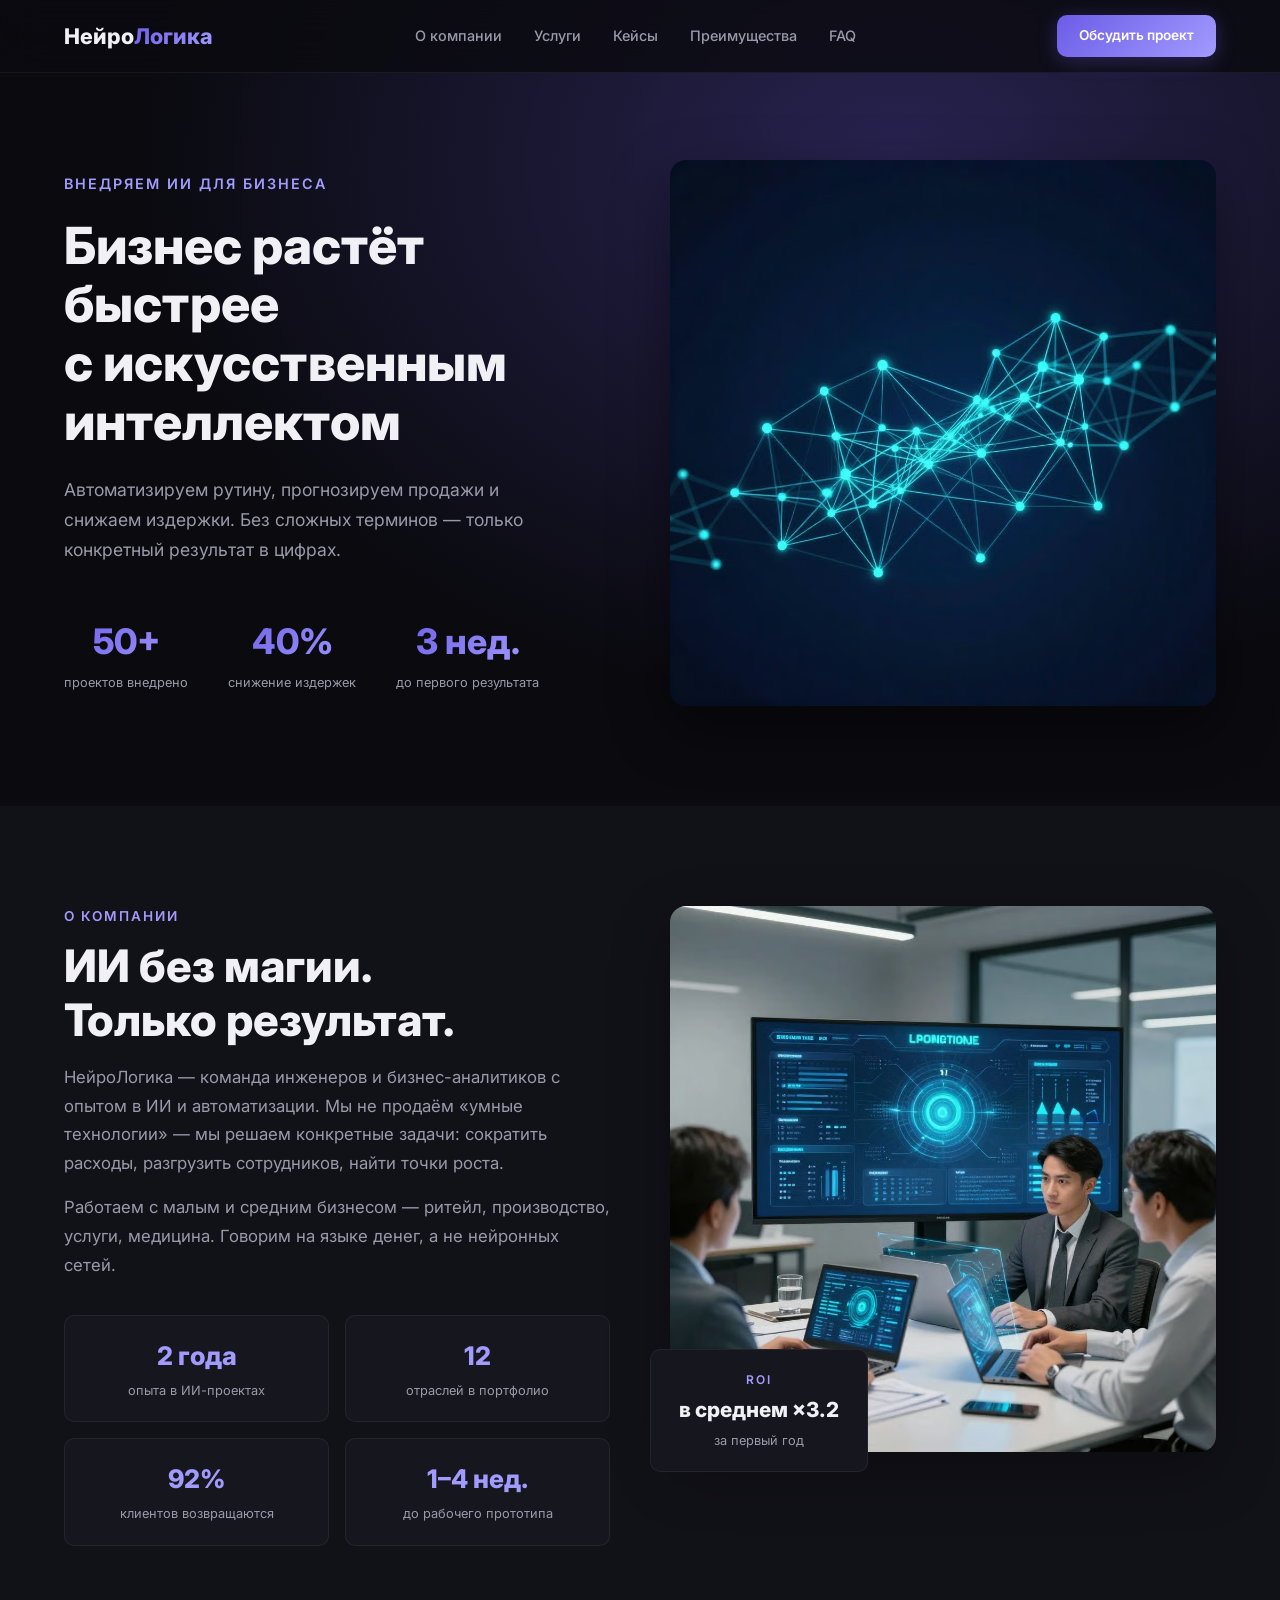
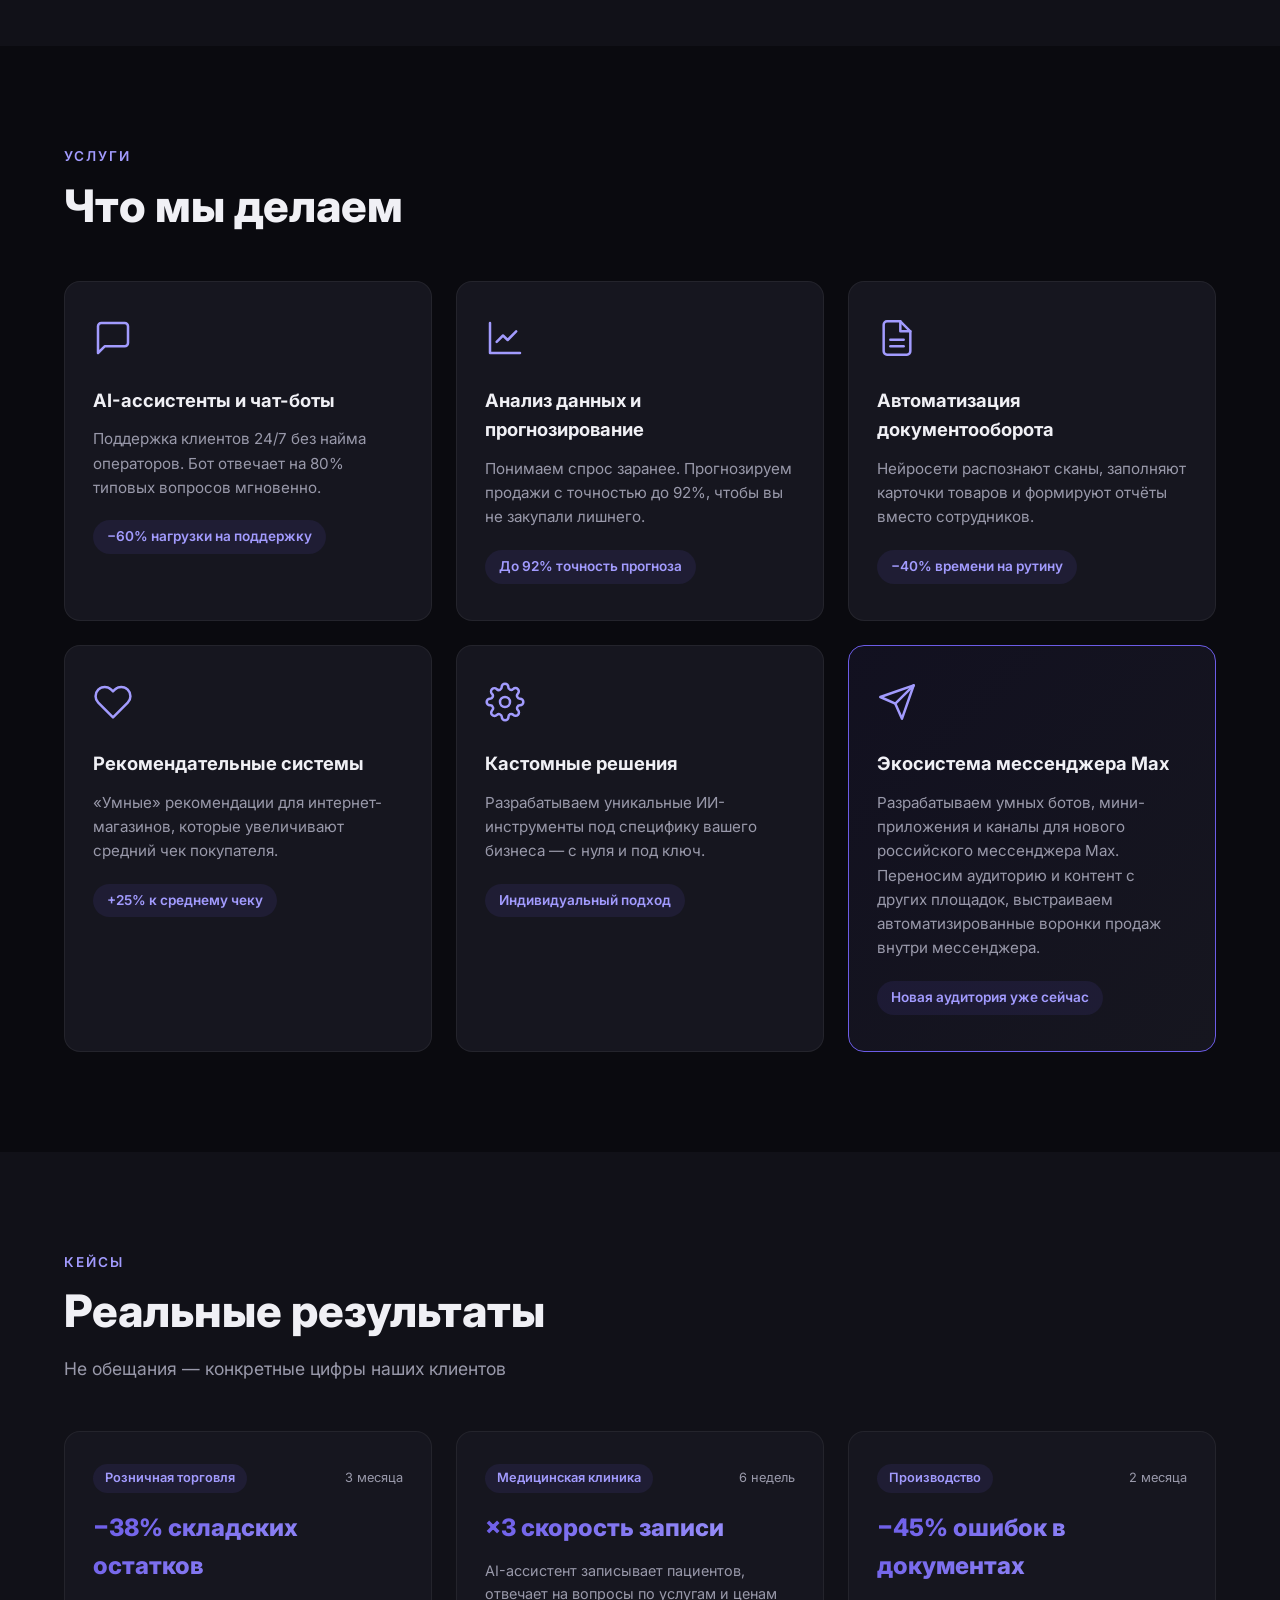
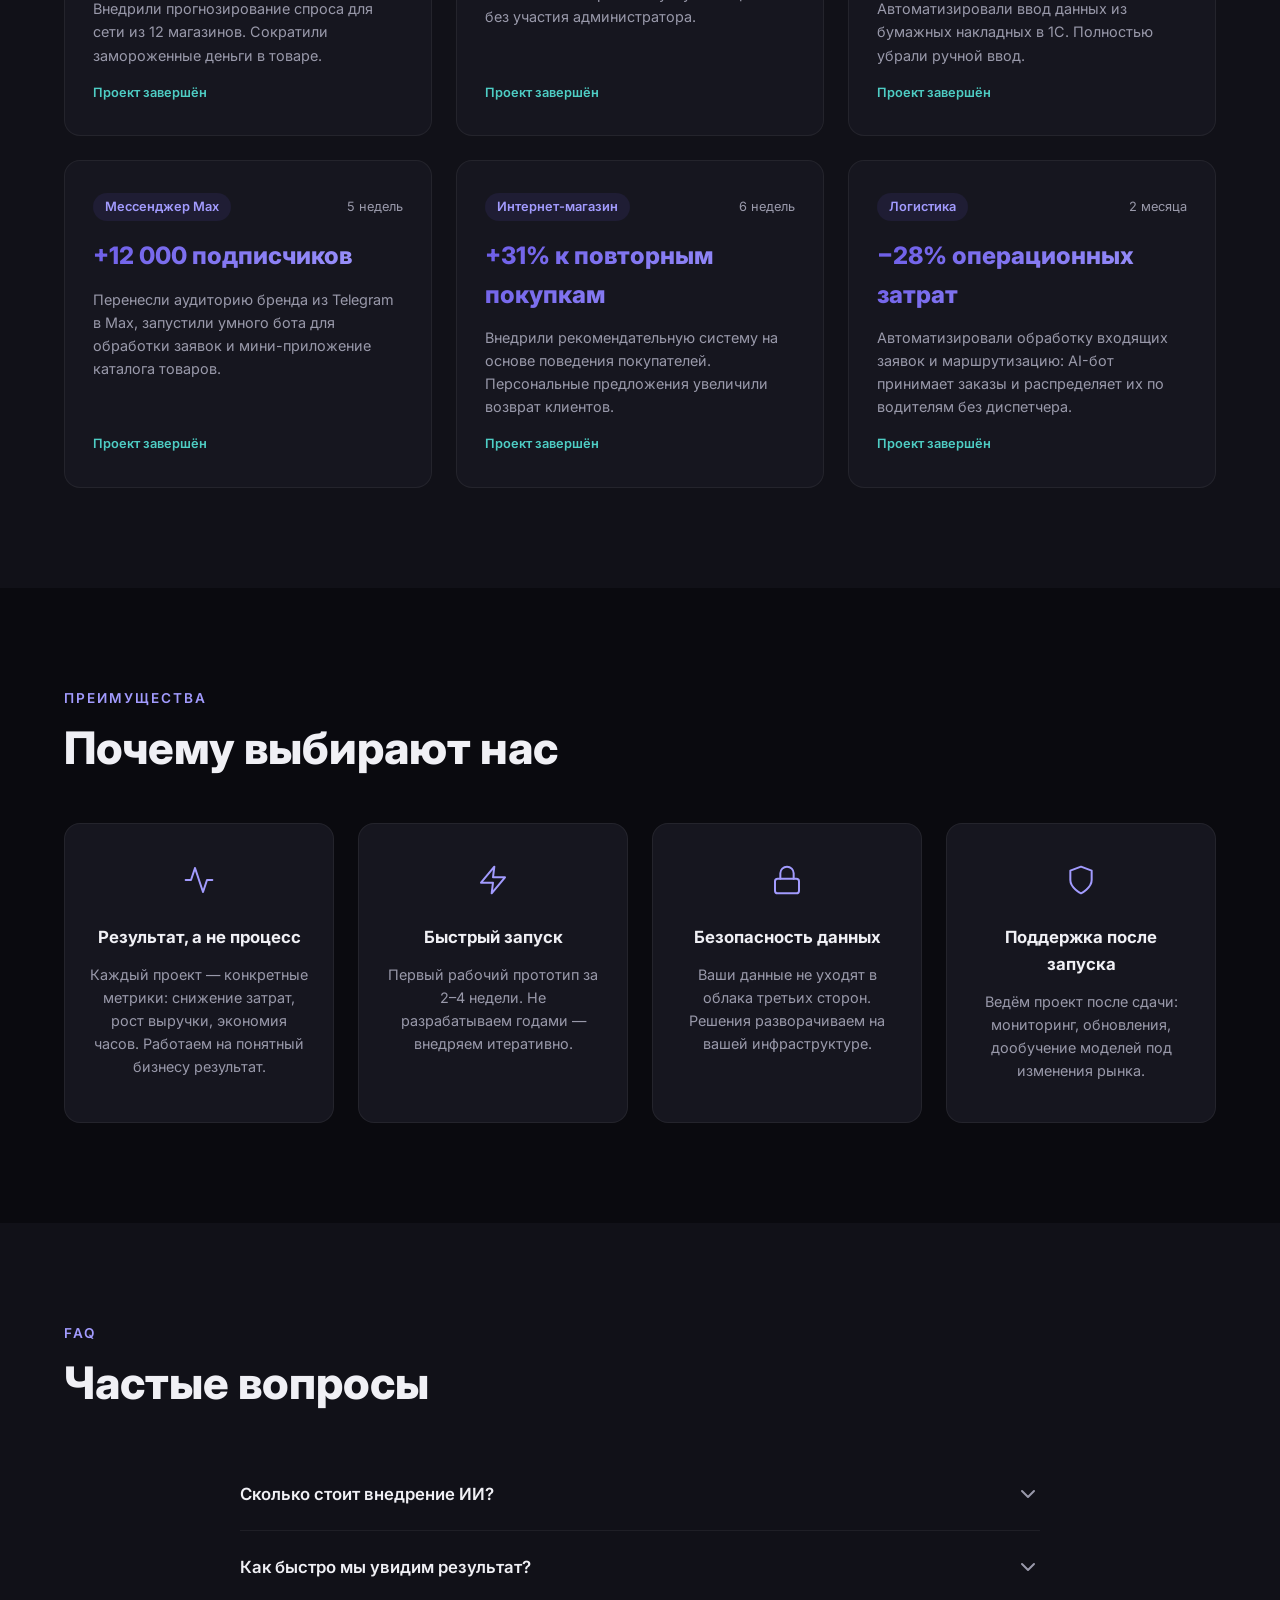
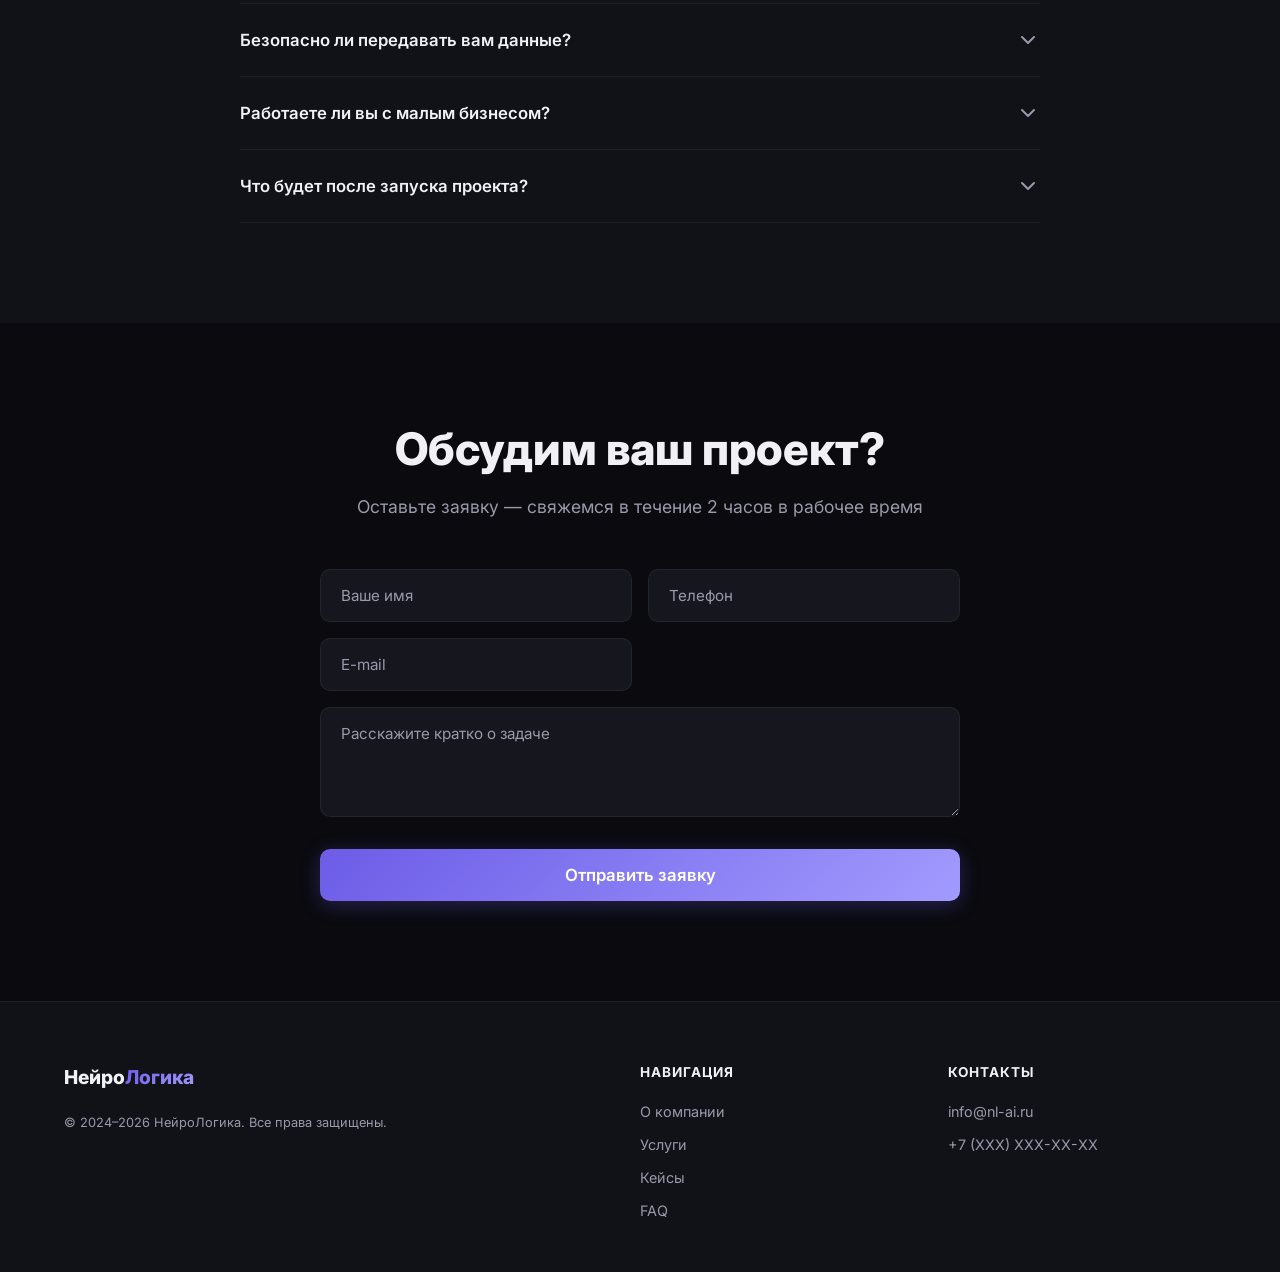
==== index.html @ 2c136400 "initial" ====
<!DOCTYPE html>
<html lang="ru">
<head>
  <meta charset="UTF-8">
  <meta name="viewport" content="width=device-width, initial-scale=1.0">
  <title>НейроЛогика — Внедряем ИИ для бизнеса</title>
  <meta name="description" content="Автоматизируем рутину, прогнозируем продажи и снижаем издержки с помощью искусственного интеллекта. Конкретный результат в цифрах.">
  <link rel="icon" href="img/favicon.ico" type="image/x-icon">
  <link rel="preconnect" href="https://fonts.googleapis.com">
  <link rel="preconnect" href="https://fonts.gstatic.com" crossorigin>
  <link href="https://fonts.googleapis.com/css2?family=Inter:wght@400;500;600;700;800&display=swap" rel="stylesheet">
  <link rel="stylesheet" href="css/style.css">

  <!-- === МЕТРИКИ (подключим позже) === -->
  <!-- Яндекс.Метрика -->
  <!-- Google Analytics -->
  <!-- Пиксели -->
  <!-- ================================= -->
</head>
<body>

  <!-- ========== HEADER ========== -->
  <header class="header" id="header">
    <div class="container header__inner">
      <a href="#" class="logo">Нейро<span>Логика</span></a>
      <nav class="nav" id="nav">
        <a href="#about" class="nav__link">О компании</a>
        <a href="#services" class="nav__link">Услуги</a>
        <a href="#cases" class="nav__link">Кейсы</a>
        <a href="#advantages" class="nav__link">Преимущества</a>
        <a href="#faq" class="nav__link">FAQ</a>
      </nav>
      <a href="#contact" class="btn btn--primary header__btn">Обсудить проект</a>
      <button class="burger" id="burger" aria-label="Меню">
        <span></span><span></span><span></span>
      </button>
    </div>
  </header>

  <!-- ========== HERO ========== -->
  <section class="hero" id="hero">
    <div class="hero__bg"></div>
    <div class="container hero__inner">
      <div class="hero__content">
        <p class="hero__tagline">Внедряем ИИ для бизнеса</p>
        <h1 class="hero__title">Бизнес растёт быстрее<br>с искусственным<br>интеллектом</h1>
        <p class="hero__subtitle">Автоматизируем рутину, прогнозируем продажи и снижаем издержки. Без сложных терминов — только конкретный результат в цифрах.</p>
        <div class="hero__stats">
          <div class="stat">
            <span class="stat__number" data-target="50" data-suffix="+">0</span>
            <span class="stat__label">проектов внедрено</span>
          </div>
          <div class="stat">
            <span class="stat__number" data-target="40" data-suffix="%">0</span>
            <span class="stat__label">снижение издержек</span>
          </div>
          <div class="stat">
            <span class="stat__number" data-target="3" data-suffix=" нед.">0</span>
            <span class="stat__label">до первого результата</span>
          </div>
        </div>
      </div>
      <div class="hero__image">
        <img src="img/hero-bg.avif" alt="AI визуализация" width="600" height="400" loading="eager">
      </div>
    </div>
  </section>

  <!-- ========== ABOUT ========== -->
  <section class="about" id="about">
    <div class="container about__inner">
      <div class="about__text">
        <p class="section-label">О компании</p>
        <h2 class="section-title">ИИ без магии.<br>Только результат.</h2>
        <p class="about__desc">НейроЛогика — команда инженеров и бизнес-аналитиков с опытом в ИИ и автоматизации. Мы не продаём «умные технологии» — мы решаем конкретные задачи: сократить расходы, разгрузить сотрудников, найти точки роста.</p>
        <p class="about__desc">Работаем с малым и средним бизнесом — ритейл, производство, услуги, медицина. Говорим на языке денег, а не нейронных сетей.</p>
        <div class="about__stats">
          <div class="stat-card">
            <span class="stat-card__number" data-target="2" data-suffix=" года">0</span>
            <span class="stat-card__label">опыта в ИИ-проектах</span>
          </div>
          <div class="stat-card">
            <span class="stat-card__number" data-target="12" data-suffix="">0</span>
            <span class="stat-card__label">отраслей в портфолио</span>
          </div>
          <div class="stat-card">
            <span class="stat-card__number" data-target="92" data-suffix="%">0</span>
            <span class="stat-card__label">клиентов возвращаются</span>
          </div>
          <div class="stat-card">
            <span class="stat-card__number" data-target="1" data-suffix="–4 нед.">0</span>
            <span class="stat-card__label">до рабочего прототипа</span>
          </div>
        </div>
      </div>
      <div class="about__image-col">
        <img src="img/team.avif" alt="Команда за работой" class="about__image" width="560" height="400" loading="lazy">
        <div class="about__roi">
          <span class="about__roi-label">ROI</span>
          <span class="about__roi-value">в среднем ×3.2</span>
          <span class="about__roi-sub">за первый год</span>
        </div>
      </div>
    </div>
  </section>

  <!-- ========== SERVICES ========== -->
  <section class="services" id="services">
    <div class="container">
      <p class="section-label">Услуги</p>
      <h2 class="section-title">Что мы делаем</h2>
      <div class="services__grid">

        <div class="service-card" data-aos="fade-up">
          <div class="service-card__icon">
            <svg width="40" height="40" viewBox="0 0 24 24" fill="none" stroke="currentColor" stroke-width="1.5" stroke-linecap="round" stroke-linejoin="round"><path d="M21 15a2 2 0 0 1-2 2H7l-4 4V5a2 2 0 0 1 2-2h14a2 2 0 0 1 2 2z"/></svg>
          </div>
          <h3 class="service-card__title">AI-ассистенты и чат-боты</h3>
          <p class="service-card__desc">Поддержка клиентов 24/7 без найма операторов. Бот отвечает на 80% типовых вопросов мгновенно.</p>
          <span class="service-card__metric">−60% нагрузки на поддержку</span>
        </div>

        <div class="service-card" data-aos="fade-up">
          <div class="service-card__icon">
            <svg width="40" height="40" viewBox="0 0 24 24" fill="none" stroke="currentColor" stroke-width="1.5" stroke-linecap="round" stroke-linejoin="round"><path d="M3 3v18h18"/><path d="M18.7 8l-5.1 5.2-2.8-2.7L7 14.3"/></svg>
          </div>
          <h3 class="service-card__title">Анализ данных и прогнозирование</h3>
          <p class="service-card__desc">Понимаем спрос заранее. Прогнозируем продажи с точностью до 92%, чтобы вы не закупали лишнего.</p>
          <span class="service-card__metric">До 92% точность прогноза</span>
        </div>

        <div class="service-card" data-aos="fade-up">
          <div class="service-card__icon">
            <svg width="40" height="40" viewBox="0 0 24 24" fill="none" stroke="currentColor" stroke-width="1.5" stroke-linecap="round" stroke-linejoin="round"><path d="M14 2H6a2 2 0 0 0-2 2v16a2 2 0 0 0 2 2h12a2 2 0 0 0 2-2V8z"/><polyline points="14 2 14 8 20 8"/><line x1="16" y1="13" x2="8" y2="13"/><line x1="16" y1="17" x2="8" y2="17"/></svg>
          </div>
          <h3 class="service-card__title">Автоматизация документооборота</h3>
          <p class="service-card__desc">Нейросети распознают сканы, заполняют карточки товаров и формируют отчёты вместо сотрудников.</p>
          <span class="service-card__metric">−40% времени на рутину</span>
        </div>

        <div class="service-card" data-aos="fade-up">
          <div class="service-card__icon">
            <svg width="40" height="40" viewBox="0 0 24 24" fill="none" stroke="currentColor" stroke-width="1.5" stroke-linecap="round" stroke-linejoin="round"><path d="M20.84 4.61a5.5 5.5 0 0 0-7.78 0L12 5.67l-1.06-1.06a5.5 5.5 0 0 0-7.78 7.78L12 21.23l8.84-8.84a5.5 5.5 0 0 0 0-7.78z"/></svg>
          </div>
          <h3 class="service-card__title">Рекомендательные системы</h3>
          <p class="service-card__desc">«Умные» рекомендации для интернет-магазинов, которые увеличивают средний чек покупателя.</p>
          <span class="service-card__metric">+25% к среднему чеку</span>
        </div>

        <div class="service-card" data-aos="fade-up">
          <div class="service-card__icon">
            <svg width="40" height="40" viewBox="0 0 24 24" fill="none" stroke="currentColor" stroke-width="1.5" stroke-linecap="round" stroke-linejoin="round"><circle cx="12" cy="12" r="3"/><path d="M19.4 15a1.65 1.65 0 0 0 .33 1.82l.06.06a2 2 0 1 1-2.83 2.83l-.06-.06a1.65 1.65 0 0 0-1.82-.33 1.65 1.65 0 0 0-1 1.51V21a2 2 0 0 1-4 0v-.09A1.65 1.65 0 0 0 9 19.4a1.65 1.65 0 0 0-1.82.33l-.06.06a2 2 0 1 1-2.83-2.83l.06-.06A1.65 1.65 0 0 0 4.68 15a1.65 1.65 0 0 0-1.51-1H3a2 2 0 0 1 0-4h.09A1.65 1.65 0 0 0 4.6 9a1.65 1.65 0 0 0-.33-1.82l-.06-.06a2 2 0 1 1 2.83-2.83l.06.06A1.65 1.65 0 0 0 9 4.68a1.65 1.65 0 0 0 1-1.51V3a2 2 0 0 1 4 0v.09a1.65 1.65 0 0 0 1 1.51 1.65 1.65 0 0 0 1.82-.33l.06-.06a2 2 0 1 1 2.83 2.83l-.06.06A1.65 1.65 0 0 0 19.4 9a1.65 1.65 0 0 0 1.51 1H21a2 2 0 0 1 0 4h-.09a1.65 1.65 0 0 0-1.51 1z"/></svg>
          </div>
          <h3 class="service-card__title">Кастомные решения</h3>
          <p class="service-card__desc">Разрабатываем уникальные ИИ-инструменты под специфику вашего бизнеса — с нуля и под ключ.</p>
          <span class="service-card__metric">Индивидуальный подход</span>
        </div>

        <div class="service-card service-card--accent" data-aos="fade-up">
          <div class="service-card__icon">
            <svg width="40" height="40" viewBox="0 0 24 24" fill="none" stroke="currentColor" stroke-width="1.5" stroke-linecap="round" stroke-linejoin="round"><path d="M22 2L11 13"/><path d="M22 2l-7 20-4-9-9-4 20-7z"/></svg>
          </div>
          <h3 class="service-card__title">Экосистема мессенджера Max</h3>
          <p class="service-card__desc">Разрабатываем умных ботов, мини-приложения и каналы для нового российского мессенджера Max. Переносим аудиторию и контент с других площадок, выстраиваем автоматизированные воронки продаж внутри мессенджера.</p>
          <span class="service-card__metric">Новая аудитория уже сейчас</span>
        </div>

      </div>
    </div>
  </section>

  <!-- ========== CASES ========== -->
  <section class="cases" id="cases">
    <div class="container">
      <p class="section-label">Кейсы</p>
      <h2 class="section-title">Реальные результаты</h2>
      <p class="section-subtitle">Не обещания — конкретные цифры наших клиентов</p>
      <div class="cases__grid">

        <div class="case-card">
          <div class="case-card__header">
            <span class="case-card__tag">Розничная торговля</span>
            <span class="case-card__duration">3 месяца</span>
          </div>
          <div class="case-card__result">−38% складских остатков</div>
          <p class="case-card__desc">Внедрили прогнозирование спроса для сети из 12 магазинов. Сократили замороженные деньги в товаре.</p>
          <span class="case-card__status">Проект завершён</span>
        </div>

        <div class="case-card">
          <div class="case-card__header">
            <span class="case-card__tag">Медицинская клиника</span>
            <span class="case-card__duration">6 недель</span>
          </div>
          <div class="case-card__result">×3 скорость записи</div>
          <p class="case-card__desc">AI-ассистент записывает пациентов, отвечает на вопросы по услугам и ценам без участия администратора.</p>
          <span class="case-card__status">Проект завершён</span>
        </div>

        <div class="case-card">
          <div class="case-card__header">
            <span class="case-card__tag">Производство</span>
            <span class="case-card__duration">2 месяца</span>
          </div>
          <div class="case-card__result">−45% ошибок в документах</div>
          <p class="case-card__desc">Автоматизировали ввод данных из бумажных накладных в 1С. Полностью убрали ручной ввод.</p>
          <span class="case-card__status">Проект завершён</span>
        </div>

        <div class="case-card">
          <div class="case-card__header">
            <span class="case-card__tag">Мессенджер Max</span>
            <span class="case-card__duration">5 недель</span>
          </div>
          <div class="case-card__result">+12 000 подписчиков</div>
          <p class="case-card__desc">Перенесли аудиторию бренда из Telegram в Max, запустили умного бота для обработки заявок и мини-приложение каталога товаров.</p>
          <span class="case-card__status">Проект завершён</span>
        </div>

        <div class="case-card">
          <div class="case-card__header">
            <span class="case-card__tag">Интернет-магазин</span>
            <span class="case-card__duration">6 недель</span>
          </div>
          <div class="case-card__result">+31% к повторным покупкам</div>
          <p class="case-card__desc">Внедрили рекомендательную систему на основе поведения покупателей. Персональные предложения увеличили возврат клиентов.</p>
          <span class="case-card__status">Проект завершён</span>
        </div>

        <div class="case-card">
          <div class="case-card__header">
            <span class="case-card__tag">Логистика</span>
            <span class="case-card__duration">2 месяца</span>
          </div>
          <div class="case-card__result">−28% операционных затрат</div>
          <p class="case-card__desc">Автоматизировали обработку входящих заявок и маршрутизацию: AI-бот принимает заказы и распределяет их по водителям без диспетчера.</p>
          <span class="case-card__status">Проект завершён</span>
        </div>

      </div>
    </div>
  </section>

  <!-- ========== ADVANTAGES ========== -->
  <section class="advantages" id="advantages">
    <div class="container">
      <p class="section-label">Преимущества</p>
      <h2 class="section-title">Почему выбирают нас</h2>
      <div class="advantages__grid">

        <div class="adv-card">
          <div class="adv-card__icon">
            <svg width="32" height="32" viewBox="0 0 24 24" fill="none" stroke="currentColor" stroke-width="1.5" stroke-linecap="round" stroke-linejoin="round"><polyline points="22 12 18 12 15 21 9 3 6 12 2 12"/></svg>
          </div>
          <h3 class="adv-card__title">Результат, а не процесс</h3>
          <p class="adv-card__desc">Каждый проект — конкретные метрики: снижение затрат, рост выручки, экономия часов. Работаем на понятный бизнесу результат.</p>
        </div>

        <div class="adv-card">
          <div class="adv-card__icon">
            <svg width="32" height="32" viewBox="0 0 24 24" fill="none" stroke="currentColor" stroke-width="1.5" stroke-linecap="round" stroke-linejoin="round"><polygon points="13 2 3 14 12 14 11 22 21 10 12 10 13 2"/></svg>
          </div>
          <h3 class="adv-card__title">Быстрый запуск</h3>
          <p class="adv-card__desc">Первый рабочий прототип за 2–4 недели. Не разрабатываем годами — внедряем итеративно.</p>
        </div>

        <div class="adv-card">
          <div class="adv-card__icon">
            <svg width="32" height="32" viewBox="0 0 24 24" fill="none" stroke="currentColor" stroke-width="1.5" stroke-linecap="round" stroke-linejoin="round"><rect x="3" y="11" width="18" height="11" rx="2" ry="2"/><path d="M7 11V7a5 5 0 0 1 10 0v4"/></svg>
          </div>
          <h3 class="adv-card__title">Безопасность данных</h3>
          <p class="adv-card__desc">Ваши данные не уходят в облака третьих сторон. Решения разворачиваем на вашей инфраструктуре.</p>
        </div>

        <div class="adv-card">
          <div class="adv-card__icon">
            <svg width="32" height="32" viewBox="0 0 24 24" fill="none" stroke="currentColor" stroke-width="1.5" stroke-linecap="round" stroke-linejoin="round"><path d="M12 22s8-4 8-10V5l-8-3-8 3v7c0 6 8 10 8 10z"/></svg>
          </div>
          <h3 class="adv-card__title">Поддержка после запуска</h3>
          <p class="adv-card__desc">Ведём проект после сдачи: мониторинг, обновления, дообучение моделей под изменения рынка.</p>
        </div>

      </div>
    </div>
  </section>

  <!-- ========== FAQ ========== -->
  <section class="faq" id="faq">
    <div class="container">
      <p class="section-label">FAQ</p>
      <h2 class="section-title">Частые вопросы</h2>
      <div class="faq__list">

        <div class="faq-item">
          <button class="faq-item__question" aria-expanded="false">
            Сколько стоит внедрение ИИ?
            <svg class="faq-item__chevron" width="24" height="24" viewBox="0 0 24 24" fill="none" stroke="currentColor" stroke-width="2" stroke-linecap="round" stroke-linejoin="round"><polyline points="6 9 12 15 18 9"/></svg>
          </button>
          <div class="faq-item__answer">
            <p>Стоимость зависит от задачи и масштаба. Мы начинаем с бесплатной консультации, чтобы оценить объём работ и предложить оптимальное решение. Типовые проекты — от 150 000 ₽.</p>
          </div>
        </div>

        <div class="faq-item">
          <button class="faq-item__question" aria-expanded="false">
            Как быстро мы увидим результат?
            <svg class="faq-item__chevron" width="24" height="24" viewBox="0 0 24 24" fill="none" stroke="currentColor" stroke-width="2" stroke-linecap="round" stroke-linejoin="round"><polyline points="6 9 12 15 18 9"/></svg>
          </button>
          <div class="faq-item__answer">
            <p>Первый рабочий прототип готов за 1–4 недели. Полное внедрение занимает 1–3 месяца в зависимости от сложности.</p>
          </div>
        </div>

        <div class="faq-item">
          <button class="faq-item__question" aria-expanded="false">
            Безопасно ли передавать вам данные?
            <svg class="faq-item__chevron" width="24" height="24" viewBox="0 0 24 24" fill="none" stroke="currentColor" stroke-width="2" stroke-linecap="round" stroke-linejoin="round"><polyline points="6 9 12 15 18 9"/></svg>
          </button>
          <div class="faq-item__answer">
            <p>Да. Мы подписываем NDA, все решения можем развернуть на вашей инфраструктуре. Данные не уходят в облака третьих сторон.</p>
          </div>
        </div>

        <div class="faq-item">
          <button class="faq-item__question" aria-expanded="false">
            Работаете ли вы с малым бизнесом?
            <svg class="faq-item__chevron" width="24" height="24" viewBox="0 0 24 24" fill="none" stroke="currentColor" stroke-width="2" stroke-linecap="round" stroke-linejoin="round"><polyline points="6 9 12 15 18 9"/></svg>
          </button>
          <div class="faq-item__answer">
            <p>Да, малый и средний бизнес — наш основной профиль. Мы находим решения, которые окупаются даже при небольших бюджетах.</p>
          </div>
        </div>

        <div class="faq-item">
          <button class="faq-item__question" aria-expanded="false">
            Что будет после запуска проекта?
            <svg class="faq-item__chevron" width="24" height="24" viewBox="0 0 24 24" fill="none" stroke="currentColor" stroke-width="2" stroke-linecap="round" stroke-linejoin="round"><polyline points="6 9 12 15 18 9"/></svg>
          </button>
          <div class="faq-item__answer">
            <p>Мы сопровождаем проект после сдачи: мониторим работу, обновляем модели, адаптируем под изменения вашего бизнеса.</p>
          </div>
        </div>

      </div>
    </div>
  </section>

  <!-- ========== CONTACT ========== -->
  <section class="contact" id="contact">
    <div class="container">
      <h2 class="section-title">Обсудим ваш проект?</h2>
      <p class="section-subtitle">Оставьте заявку — свяжемся в течение 2 часов в рабочее время</p>
      <form class="contact__form" id="contactForm" action="https://formspree.io/f/YOUR_FORM_ID" method="POST">
        <div class="form-group">
          <input type="text" name="name" placeholder="Ваше имя" required>
        </div>
        <div class="form-group">
          <input type="tel" name="phone" placeholder="Телефон">
        </div>
        <div class="form-group">
          <input type="email" name="email" placeholder="E-mail" required>
        </div>
        <div class="form-group form-group--full">
          <textarea name="message" placeholder="Расскажите кратко о задаче" rows="4"></textarea>
        </div>
        <button type="submit" class="btn btn--primary btn--lg">Отправить заявку</button>
      </form>
    </div>
  </section>

  <!-- ========== FOOTER ========== -->
  <footer class="footer">
    <div class="container footer__inner">
      <div class="footer__col">
        <a href="#" class="logo logo--footer">Нейро<span>Логика</span></a>
        <p class="footer__copy">&copy; 2024–2026 НейроЛогика. Все права защищены.</p>
      </div>
      <div class="footer__col">
        <h4 class="footer__heading">Навигация</h4>
        <a href="#about" class="footer__link">О компании</a>
        <a href="#services" class="footer__link">Услуги</a>
        <a href="#cases" class="footer__link">Кейсы</a>
        <a href="#faq" class="footer__link">FAQ</a>
      </div>
      <div class="footer__col">
        <h4 class="footer__heading">Контакты</h4>
        <a href="mailto:info@nl-ai.ru" class="footer__link">info@nl-ai.ru</a>
        <a href="tel:+7XXXXXXXXXX" class="footer__link">+7 (XXX) XXX-XX-XX</a>
      </div>
    </div>
  </footer>

  <script src="js/main.js"></script>
</body>
</html>
---- css/style.css ----
/* ===========================
   RESET & BASE
   =========================== */
*, *::before, *::after {
  margin: 0;
  padding: 0;
  box-sizing: border-box;
}

:root {
  --bg-primary: #0a0a0f;
  --bg-secondary: #111118;
  --bg-card: #16161f;
  --bg-card-hover: #1c1c28;
  --text-primary: #f0f0f5;
  --text-secondary: #9999aa;
  --accent: #6c5ce7;
  --accent-light: #a29bfe;
  --accent-glow: rgba(108, 92, 231, 0.3);
  --gradient: linear-gradient(135deg, #6c5ce7 0%, #a29bfe 100%);
  --border: rgba(255, 255, 255, 0.06);
  --radius: 16px;
  --radius-sm: 10px;
  --transition: 0.3s ease;
  --container: 1200px;
}

html {
  scroll-behavior: smooth;
  -webkit-font-smoothing: antialiased;
}

body {
  font-family: 'Inter', -apple-system, BlinkMacSystemFont, sans-serif;
  background: var(--bg-primary);
  color: var(--text-primary);
  line-height: 1.6;
  overflow-x: hidden;
}

img {
  max-width: 100%;
  height: auto;
  display: block;
}

a {
  text-decoration: none;
  color: inherit;
}

.container {
  max-width: var(--container);
  margin: 0 auto;
  padding: 0 24px;
}

/* ===========================
   TYPOGRAPHY
   =========================== */
.section-label {
  font-size: 0.85rem;
  font-weight: 600;
  text-transform: uppercase;
  letter-spacing: 2px;
  color: var(--accent-light);
  margin-bottom: 12px;
}

.section-title {
  font-size: clamp(1.8rem, 4vw, 2.8rem);
  font-weight: 800;
  line-height: 1.2;
  margin-bottom: 16px;
}

.section-subtitle {
  color: var(--text-secondary);
  font-size: 1.1rem;
  margin-bottom: 48px;
}

/* ===========================
   BUTTONS
   =========================== */
.btn {
  display: inline-flex;
  align-items: center;
  justify-content: center;
  border: none;
  cursor: pointer;
  font-family: inherit;
  font-weight: 600;
  border-radius: var(--radius-sm);
  transition: var(--transition);
}

.btn--primary {
  background: var(--gradient);
  color: #fff;
  padding: 12px 28px;
  font-size: 0.95rem;
  box-shadow: 0 4px 20px var(--accent-glow);
}

.btn--primary:hover {
  transform: translateY(-2px);
  box-shadow: 0 8px 30px var(--accent-glow);
}

.btn--lg {
  padding: 16px 40px;
  font-size: 1.05rem;
}

/* ===========================
   HEADER
   =========================== */
.header {
  position: fixed;
  top: 0;
  left: 0;
  right: 0;
  z-index: 1000;
  background: rgba(10, 10, 15, 0.8);
  backdrop-filter: blur(20px);
  -webkit-backdrop-filter: blur(20px);
  border-bottom: 1px solid var(--border);
  transition: var(--transition);
}

.header__inner {
  display: flex;
  align-items: center;
  justify-content: space-between;
  height: 72px;
}

.logo {
  font-size: 1.35rem;
  font-weight: 800;
  color: var(--text-primary);
}

.logo span {
  background: var(--gradient);
  -webkit-background-clip: text;
  -webkit-text-fill-color: transparent;
  background-clip: text;
}

.nav {
  display: flex;
  gap: 32px;
}

.nav__link {
  font-size: 0.9rem;
  font-weight: 500;
  color: var(--text-secondary);
  transition: var(--transition);
  position: relative;
}

.nav__link:hover {
  color: var(--text-primary);
}

.nav__link::after {
  content: '';
  position: absolute;
  bottom: -4px;
  left: 0;
  width: 0;
  height: 2px;
  background: var(--gradient);
  transition: var(--transition);
}

.nav__link:hover::after {
  width: 100%;
}

.header__btn {
  font-size: 0.85rem;
  padding: 10px 22px;
}

/* Burger */
.burger {
  display: none;
  flex-direction: column;
  gap: 5px;
  background: none;
  border: none;
  cursor: pointer;
  padding: 4px;
}

.burger span {
  display: block;
  width: 24px;
  height: 2px;
  background: var(--text-primary);
  border-radius: 2px;
  transition: var(--transition);
}

.burger.active span:nth-child(1) {
  transform: rotate(45deg) translate(5px, 5px);
}
.burger.active span:nth-child(2) {
  opacity: 0;
}
.burger.active span:nth-child(3) {
  transform: rotate(-45deg) translate(5px, -5px);
}

/* ===========================
   HERO
   =========================== */
.hero {
  position: relative;
  padding: 160px 0 100px;
  overflow: hidden;
}

.hero__bg {
  position: absolute;
  inset: 0;
  background: radial-gradient(ellipse at 70% 20%, var(--accent-glow) 0%, transparent 60%);
  pointer-events: none;
}

.hero__inner {
  display: grid;
  grid-template-columns: 1fr 1fr;
  gap: 60px;
  align-items: center;
  position: relative;
}

.hero__tagline {
  font-size: 0.9rem;
  font-weight: 600;
  text-transform: uppercase;
  letter-spacing: 2px;
  color: var(--accent-light);
  margin-bottom: 20px;
}

.hero__title {
  font-size: clamp(2rem, 5vw, 3.2rem);
  font-weight: 800;
  line-height: 1.15;
  margin-bottom: 24px;
}

.hero__subtitle {
  font-size: 1.1rem;
  color: var(--text-secondary);
  max-width: 500px;
  margin-bottom: 48px;
  line-height: 1.7;
}

.hero__stats {
  display: flex;
  gap: 40px;
}

.stat {
  text-align: center;
}

.stat__number {
  display: block;
  font-size: 2.2rem;
  font-weight: 800;
  background: var(--gradient);
  -webkit-background-clip: text;
  -webkit-text-fill-color: transparent;
  background-clip: text;
}

.stat__label {
  font-size: 0.8rem;
  color: var(--text-secondary);
  margin-top: 4px;
  display: block;
}

.hero__image {
  display: flex;
  justify-content: center;
}

.hero__image img {
  border-radius: var(--radius);
  width: 100%;
  max-width: 560px;
  object-fit: cover;
  box-shadow: 0 20px 60px rgba(0,0,0,0.4);
}

/* ===========================
   ABOUT
   =========================== */
.about {
  padding: 100px 0;
  background: var(--bg-secondary);
}

.about__inner {
  display: grid;
  grid-template-columns: 1fr 1fr;
  gap: 60px;
  align-items: start;
}

.about__desc {
  color: var(--text-secondary);
  font-size: 1.05rem;
  margin-bottom: 16px;
  line-height: 1.7;
}

.about__stats {
  display: grid;
  grid-template-columns: 1fr 1fr;
  gap: 16px;
  margin-top: 36px;
}

.stat-card {
  background: var(--bg-card);
  border: 1px solid var(--border);
  border-radius: var(--radius-sm);
  padding: 20px;
  text-align: center;
  transition: var(--transition);
}

.stat-card:hover {
  border-color: var(--accent);
  background: var(--bg-card-hover);
}

.stat-card__number {
  display: block;
  font-size: 1.6rem;
  font-weight: 800;
  color: var(--accent-light);
}

.stat-card__label {
  font-size: 0.8rem;
  color: var(--text-secondary);
  display: block;
  margin-top: 4px;
}

.about__image-col {
  position: relative;
}

.about__image {
  border-radius: var(--radius);
  width: 100%;
  object-fit: cover;
  box-shadow: 0 20px 60px rgba(0,0,0,0.3);
}

.about__roi {
  position: absolute;
  bottom: -20px;
  left: -20px;
  background: var(--bg-card);
  border: 1px solid var(--border);
  border-radius: var(--radius-sm);
  padding: 20px 28px;
  text-align: center;
  backdrop-filter: blur(10px);
}

.about__roi-label {
  display: block;
  font-size: 0.75rem;
  font-weight: 600;
  text-transform: uppercase;
  letter-spacing: 2px;
  color: var(--accent-light);
}

.about__roi-value {
  display: block;
  font-size: 1.3rem;
  font-weight: 800;
  margin: 4px 0;
}

.about__roi-sub {
  display: block;
  font-size: 0.8rem;
  color: var(--text-secondary);
}

/* ===========================
   SERVICES
   =========================== */
.services {
  padding: 100px 0;
}

.services__grid {
  display: grid;
  grid-template-columns: repeat(3, 1fr);
  gap: 24px;
  margin-top: 48px;
}

.service-card {
  background: var(--bg-card);
  border: 1px solid var(--border);
  border-radius: var(--radius);
  padding: 36px 28px;
  transition: var(--transition);
}

.service-card:hover {
  border-color: var(--accent);
  transform: translateY(-4px);
  box-shadow: 0 12px 40px rgba(108, 92, 231, 0.1);
}

.service-card--accent {
  border-color: var(--accent);
  background: linear-gradient(135deg, rgba(108,92,231,0.08) 0%, var(--bg-card) 100%);
}

.service-card__icon {
  color: var(--accent-light);
  margin-bottom: 20px;
}

.service-card__title {
  font-size: 1.15rem;
  font-weight: 700;
  margin-bottom: 12px;
}

.service-card__desc {
  color: var(--text-secondary);
  font-size: 0.95rem;
  line-height: 1.6;
  margin-bottom: 20px;
}

.service-card__metric {
  display: inline-block;
  font-size: 0.85rem;
  font-weight: 600;
  color: var(--accent-light);
  background: rgba(108, 92, 231, 0.1);
  padding: 6px 14px;
  border-radius: 20px;
}

/* ===========================
   CASES
   =========================== */
.cases {
  padding: 100px 0;
  background: var(--bg-secondary);
}

.cases__grid {
  display: grid;
  grid-template-columns: repeat(3, 1fr);
  gap: 24px;
}

.case-card {
  background: var(--bg-card);
  border: 1px solid var(--border);
  border-radius: var(--radius);
  padding: 32px 28px;
  transition: var(--transition);
  display: flex;
  flex-direction: column;
}

.case-card:hover {
  border-color: var(--accent);
  transform: translateY(-4px);
}

.case-card__header {
  display: flex;
  justify-content: space-between;
  align-items: center;
  margin-bottom: 16px;
}

.case-card__tag {
  font-size: 0.8rem;
  font-weight: 600;
  color: var(--accent-light);
  background: rgba(108, 92, 231, 0.1);
  padding: 4px 12px;
  border-radius: 20px;
}

.case-card__duration {
  font-size: 0.8rem;
  color: var(--text-secondary);
}

.case-card__result {
  font-size: 1.5rem;
  font-weight: 800;
  margin-bottom: 12px;
  background: var(--gradient);
  -webkit-background-clip: text;
  -webkit-text-fill-color: transparent;
  background-clip: text;
}

.case-card__desc {
  color: var(--text-secondary);
  font-size: 0.9rem;
  line-height: 1.6;
  flex: 1;
  margin-bottom: 16px;
}

.case-card__status {
  font-size: 0.8rem;
  color: #4ecdc4;
  font-weight: 600;
}

/* ===========================
   ADVANTAGES
   =========================== */
.advantages {
  padding: 100px 0;
}

.advantages__grid {
  display: grid;
  grid-template-columns: repeat(4, 1fr);
  gap: 24px;
  margin-top: 48px;
}

.adv-card {
  text-align: center;
  padding: 40px 24px;
  border-radius: var(--radius);
  background: var(--bg-card);
  border: 1px solid var(--border);
  transition: var(--transition);
}

.adv-card:hover {
  border-color: var(--accent);
  transform: translateY(-4px);
}

.adv-card__icon {
  color: var(--accent-light);
  margin-bottom: 20px;
}

.adv-card__title {
  font-size: 1.05rem;
  font-weight: 700;
  margin-bottom: 12px;
}

.adv-card__desc {
  color: var(--text-secondary);
  font-size: 0.9rem;
  line-height: 1.6;
}

/* ===========================
   FAQ
   =========================== */
.faq {
  padding: 100px 0;
  background: var(--bg-secondary);
}

.faq__list {
  max-width: 800px;
  margin: 48px auto 0;
}

.faq-item {
  border-bottom: 1px solid var(--border);
}

.faq-item__question {
  width: 100%;
  display: flex;
  justify-content: space-between;
  align-items: center;
  padding: 24px 0;
  background: none;
  border: none;
  color: var(--text-primary);
  font-family: inherit;
  font-size: 1.05rem;
  font-weight: 600;
  cursor: pointer;
  text-align: left;
  transition: var(--transition);
}

.faq-item__question:hover {
  color: var(--accent-light);
}

.faq-item__chevron {
  flex-shrink: 0;
  transition: transform 0.3s ease;
  color: var(--text-secondary);
}

.faq-item.active .faq-item__chevron {
  transform: rotate(180deg);
}

.faq-item__answer {
  max-height: 0;
  overflow: hidden;
  transition: max-height 0.4s ease, padding 0.3s ease;
}

.faq-item.active .faq-item__answer {
  max-height: 300px;
}

.faq-item__answer p {
  padding-bottom: 24px;
  color: var(--text-secondary);
  font-size: 0.95rem;
  line-height: 1.7;
}

/* ===========================
   CONTACT
   =========================== */
.contact {
  padding: 100px 0;
  text-align: center;
}

.contact__form {
  max-width: 640px;
  margin: 0 auto;
  display: grid;
  grid-template-columns: 1fr 1fr;
  gap: 16px;
}

.form-group--full {
  grid-column: 1 / -1;
}

.contact__form input,
.contact__form textarea {
  width: 100%;
  padding: 16px 20px;
  background: var(--bg-card);
  border: 1px solid var(--border);
  border-radius: var(--radius-sm);
  color: var(--text-primary);
  font-family: inherit;
  font-size: 0.95rem;
  transition: var(--transition);
  outline: none;
}

.contact__form input::placeholder,
.contact__form textarea::placeholder {
  color: var(--text-secondary);
}

.contact__form input:focus,
.contact__form textarea:focus {
  border-color: var(--accent);
  box-shadow: 0 0 0 3px var(--accent-glow);
}

.contact__form textarea {
  resize: vertical;
  min-height: 100px;
}

.contact__form .btn {
  grid-column: 1 / -1;
  margin-top: 8px;
}

/* ===========================
   FOOTER
   =========================== */
.footer {
  padding: 60px 0 40px;
  background: var(--bg-secondary);
  border-top: 1px solid var(--border);
}

.footer__inner {
  display: grid;
  grid-template-columns: 2fr 1fr 1fr;
  gap: 40px;
}

.logo--footer {
  font-size: 1.2rem;
  margin-bottom: 12px;
  display: inline-block;
}

.footer__copy {
  font-size: 0.8rem;
  color: var(--text-secondary);
  margin-top: 8px;
}

.footer__heading {
  font-size: 0.85rem;
  font-weight: 700;
  text-transform: uppercase;
  letter-spacing: 1px;
  margin-bottom: 16px;
  color: var(--text-primary);
}

.footer__link {
  display: block;
  font-size: 0.9rem;
  color: var(--text-secondary);
  margin-bottom: 10px;
  transition: var(--transition);
}

.footer__link:hover {
  color: var(--accent-light);
}

/* ===========================
   ANIMATIONS — Fade In on Scroll
   =========================== */
.fade-in {
  opacity: 0;
  transform: translateY(30px);
  transition: opacity 0.6s ease, transform 0.6s ease;
}

.fade-in.visible {
  opacity: 1;
  transform: translateY(0);
}

/* ===========================
   RESPONSIVE
   =========================== */
@media (max-width: 1024px) {
  .services__grid,
  .cases__grid {
    grid-template-columns: repeat(2, 1fr);
  }
  .advantages__grid {
    grid-template-columns: repeat(2, 1fr);
  }
}

@media (max-width: 768px) {
  .nav {
    position: fixed;
    top: 72px;
    left: 0;
    right: 0;
    background: var(--bg-primary);
    flex-direction: column;
    align-items: center;
    gap: 0;
    padding: 0;
    max-height: 0;
    overflow: hidden;
    transition: max-height 0.4s ease;
    border-bottom: 1px solid var(--border);
  }

  .nav.open {
    max-height: 400px;
    padding: 16px 0;
  }

  .nav__link {
    padding: 12px 24px;
    width: 100%;
    text-align: center;
  }

  .burger {
    display: flex;
  }

  .header__btn {
    display: none;
  }

  .hero__inner,
  .about__inner {
    grid-template-columns: 1fr;
    gap: 40px;
  }

  .hero {
    padding: 120px 0 60px;
    text-align: center;
  }

  .hero__subtitle {
    margin-left: auto;
    margin-right: auto;
  }

  .hero__stats {
    justify-content: center;
  }

  .hero__image {
    order: -1;
  }

  .services__grid,
  .cases__grid {
    grid-template-columns: 1fr;
  }

  .advantages__grid {
    grid-template-columns: 1fr;
  }

  .footer__inner {
    grid-template-columns: 1fr;
    text-align: center;
  }

  .contact__form {
    grid-template-columns: 1fr;
  }

  .about__roi {
    position: relative;
    bottom: auto;
    left: auto;
    margin-top: 16px;
  }
}
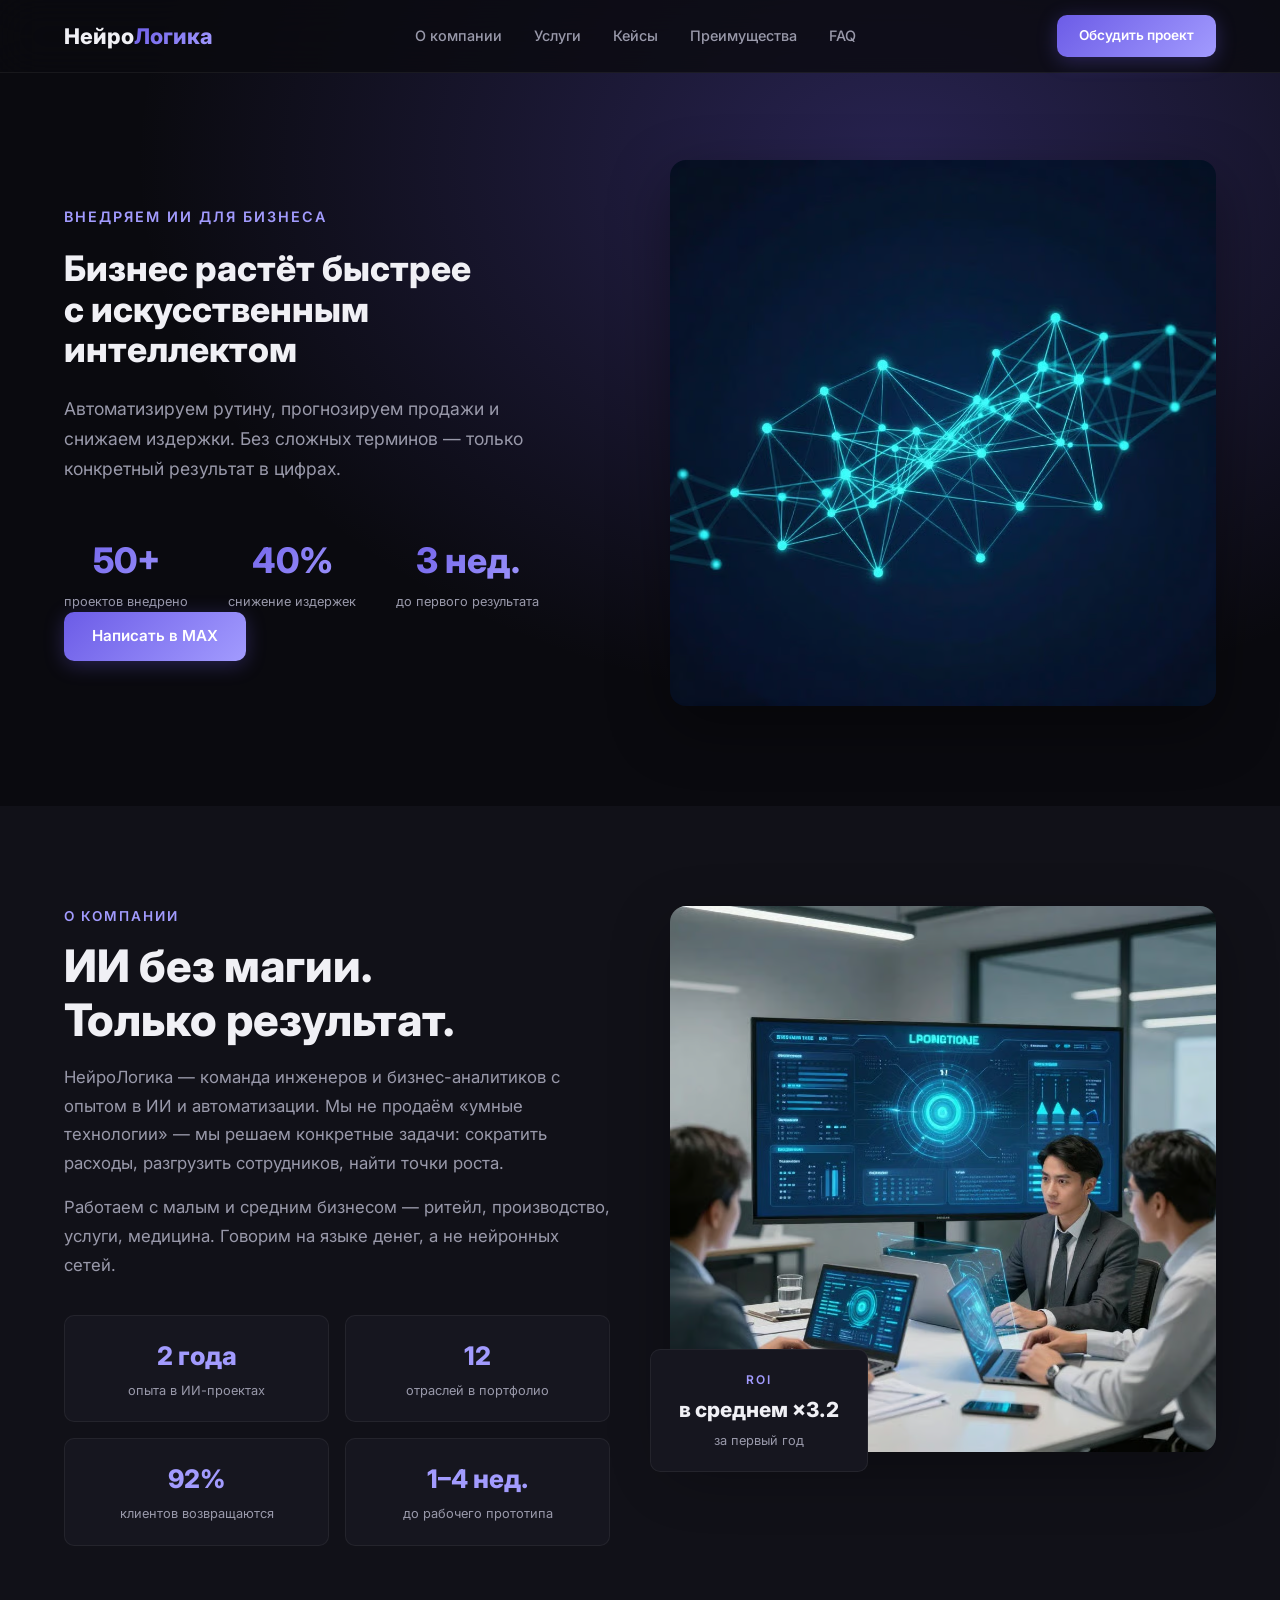
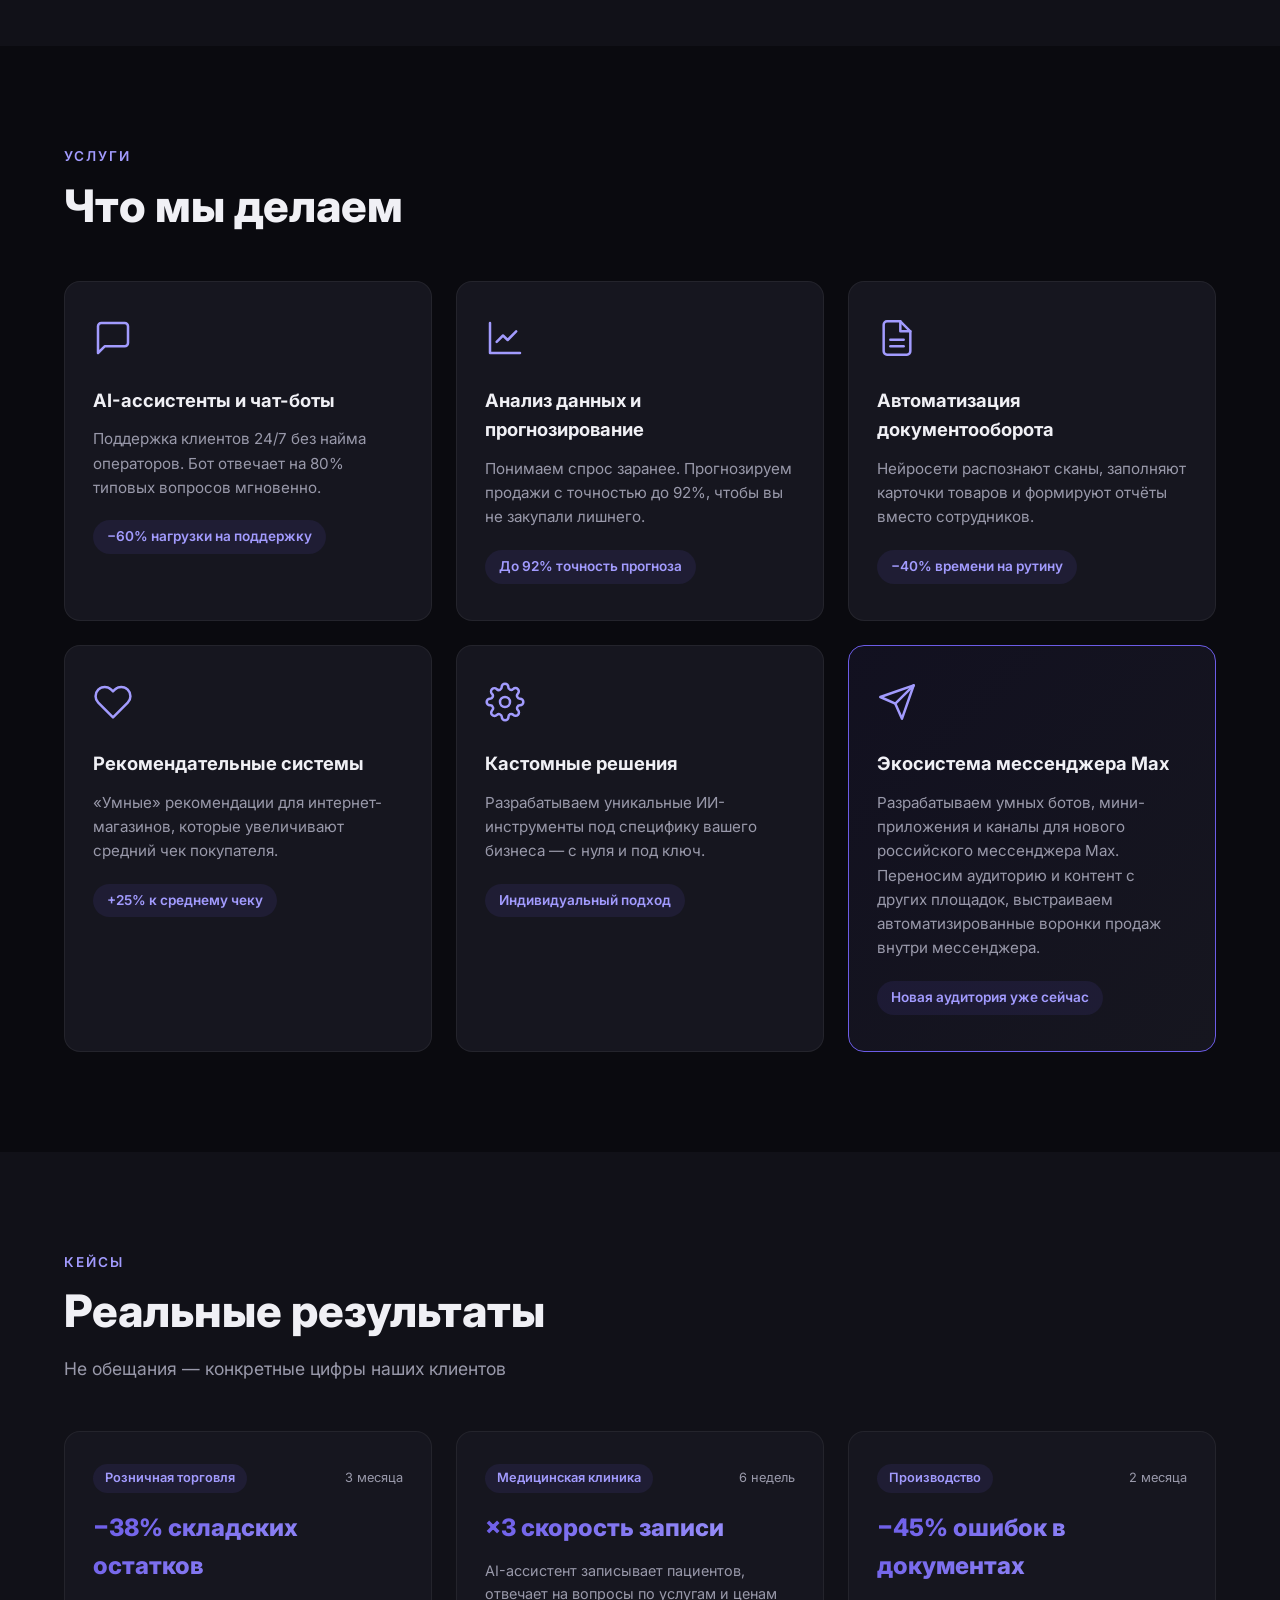
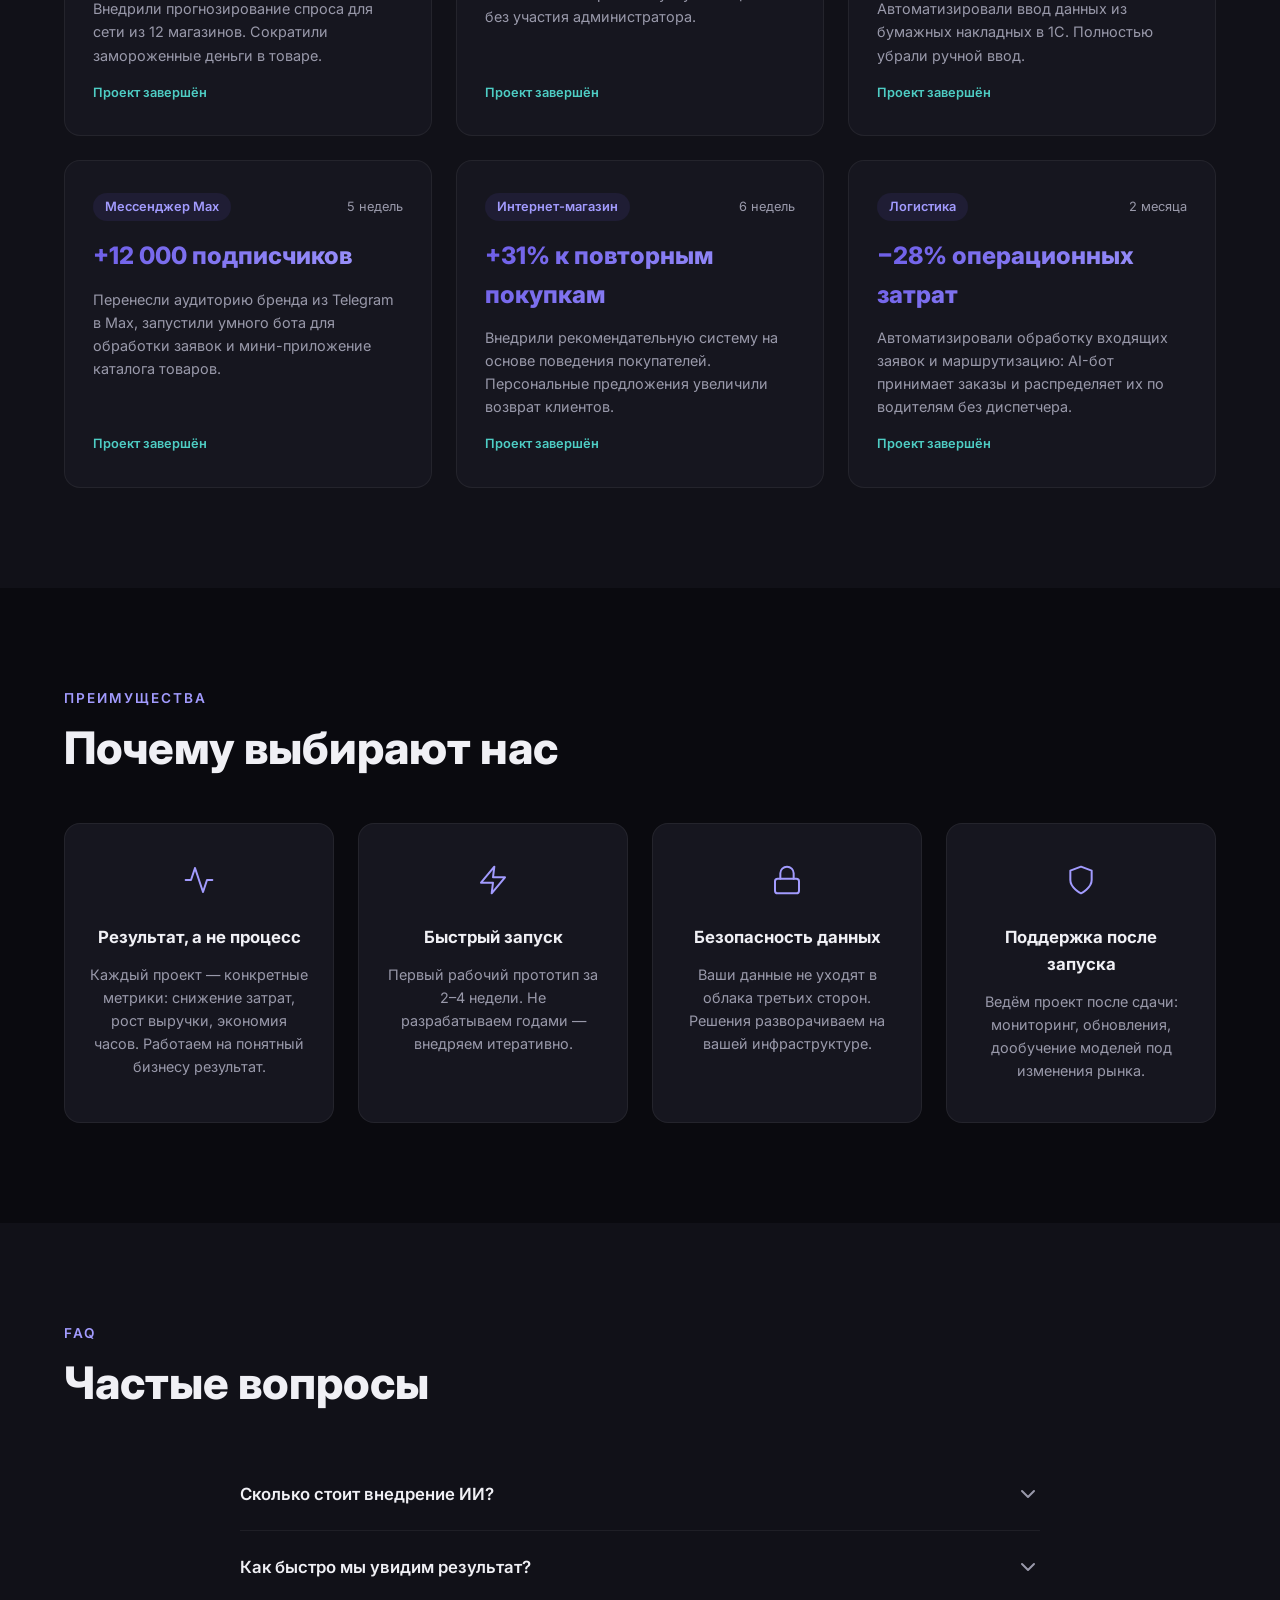
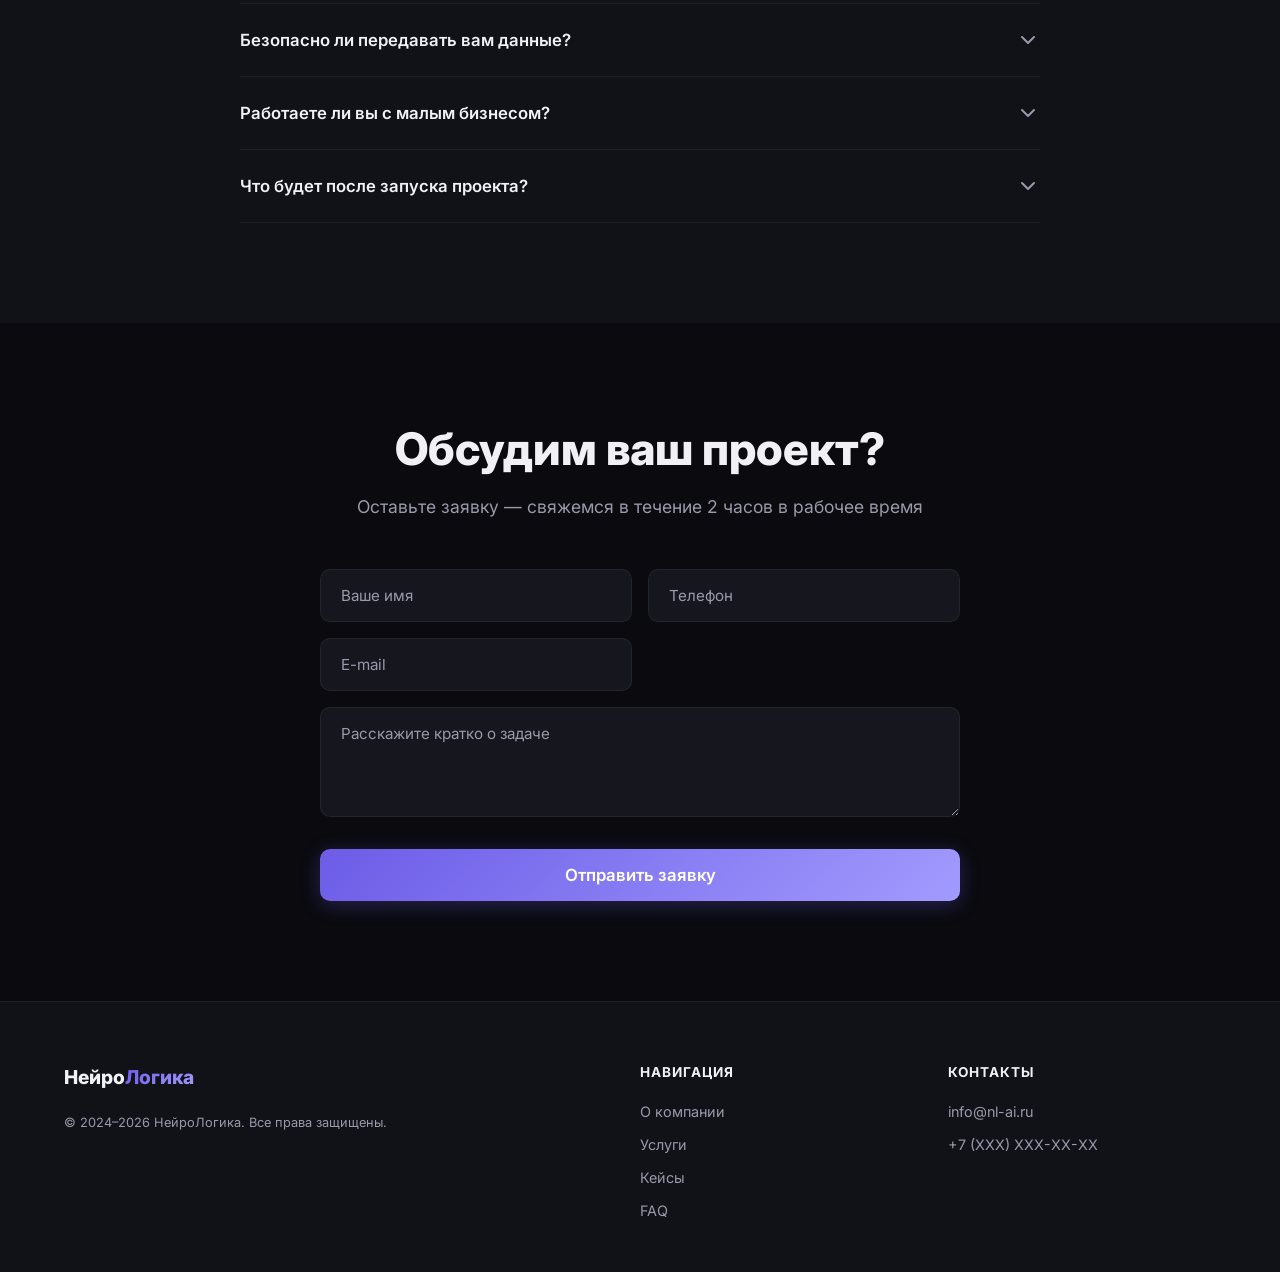
==== commit cdb7541b: "Update index.html" ====
--- a/index.html
+++ b/index.html
@@ -59,6 +59,7 @@
             <span class="stat__label">до первого результата</span>
           </div>
         </div>
+        <a href="https://max.ru/u/f9LHodD0cOJSXVgpVu8OHCX6GiQ8-kWRJVCd9bFhXw6azgdIxO8wCgnx1sc" target="_blank" rel="noopener" class="btn btn--primary btn--hero">Написать в MAX</a>
       </div>
       <div class="hero__image">
         <img src="img/hero-bg.avif" alt="AI визуализация" width="600" height="400" loading="eager">
@@ -350,7 +351,7 @@
     <div class="container">
       <h2 class="section-title">Обсудим ваш проект?</h2>
       <p class="section-subtitle">Оставьте заявку — свяжемся в течение 2 часов в рабочее время</p>
-      <form class="contact__form" id="contactForm" action="https://formspree.io/f/YOUR_FORM_ID" method="POST">
+      <form class="contact__form" id="contactForm" action="https://formspree.io/f/mnjljdoe" method="POST">
         <div class="form-group">
           <input type="text" name="name" placeholder="Ваше имя" required>
         </div>
--- a/css/style.css
+++ b/css/style.css
@@ -250,7 +250,7 @@
 }
 
 .hero__title {
-  font-size: clamp(2rem, 5vw, 3.2rem);
+  font-size: clamp(1rem, 5vw, 2.2rem);
   font-weight: 800;
   line-height: 1.15;
   margin-bottom: 24px;
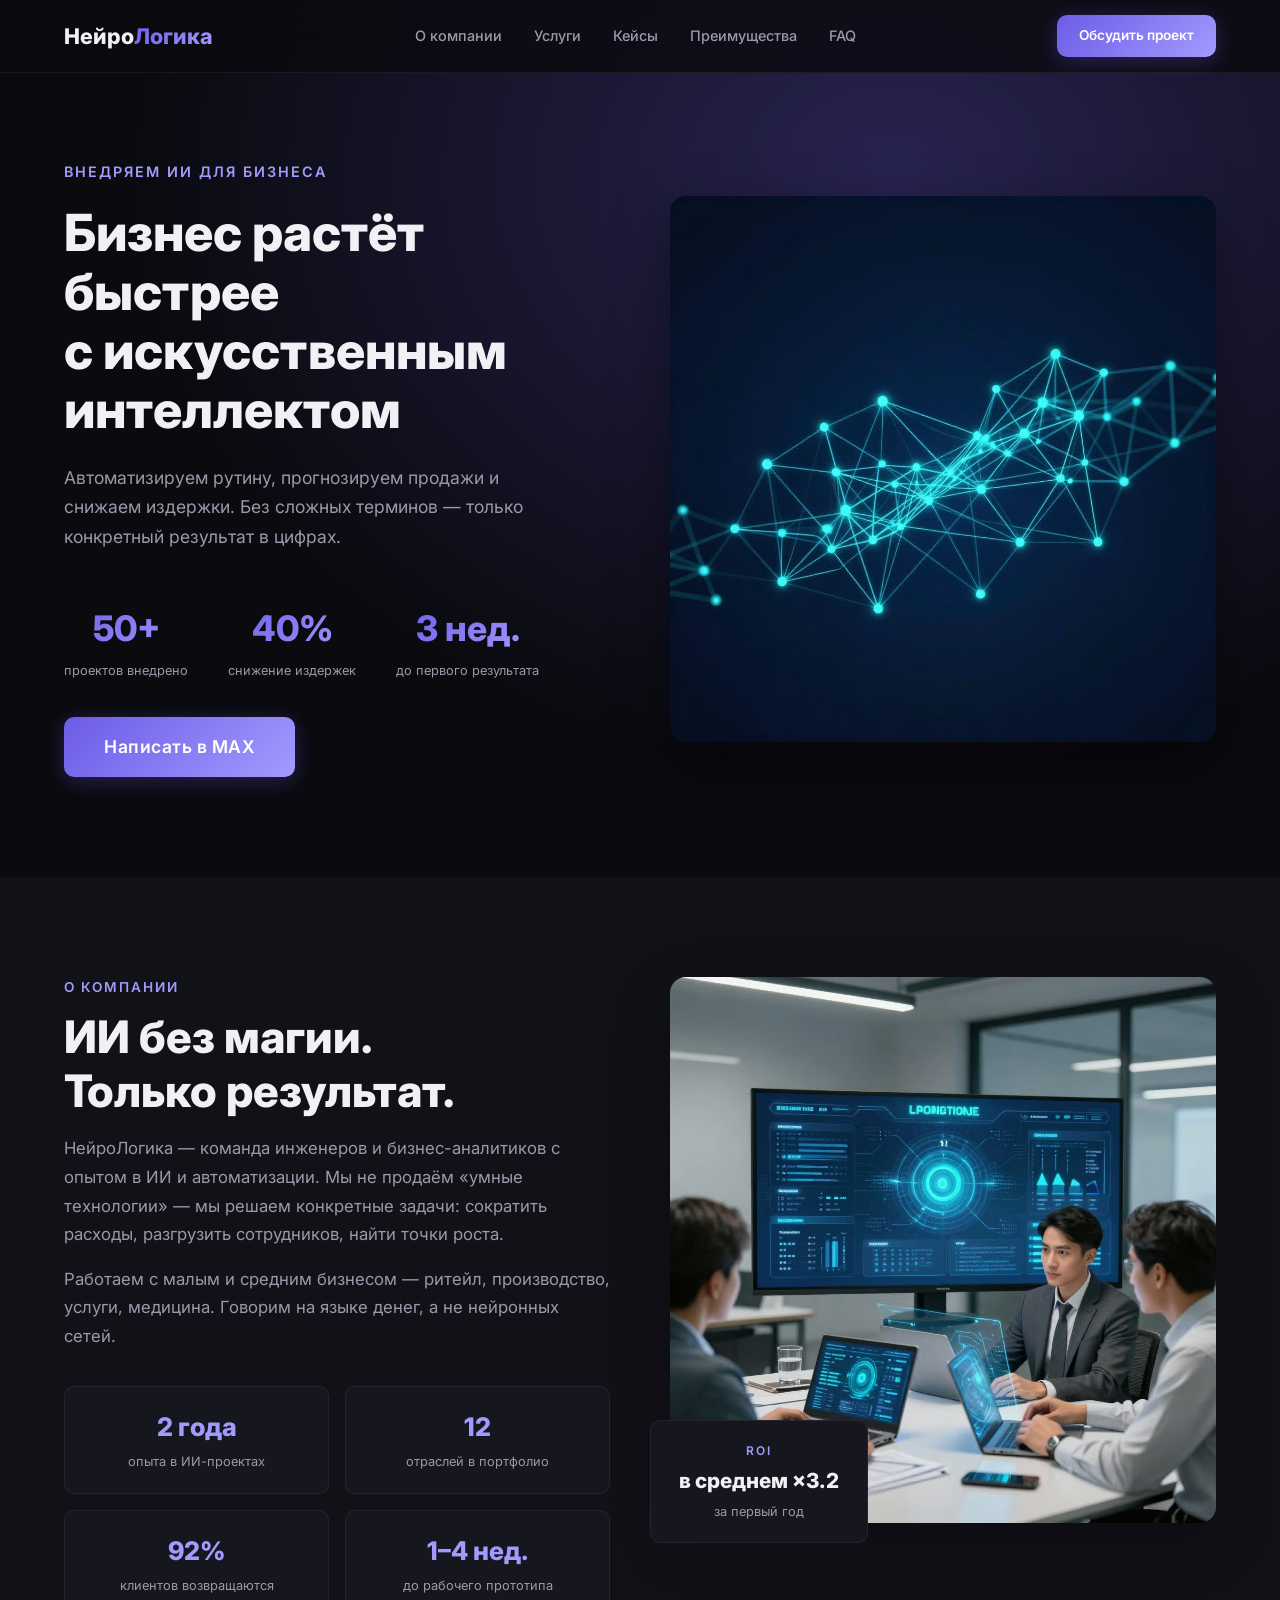
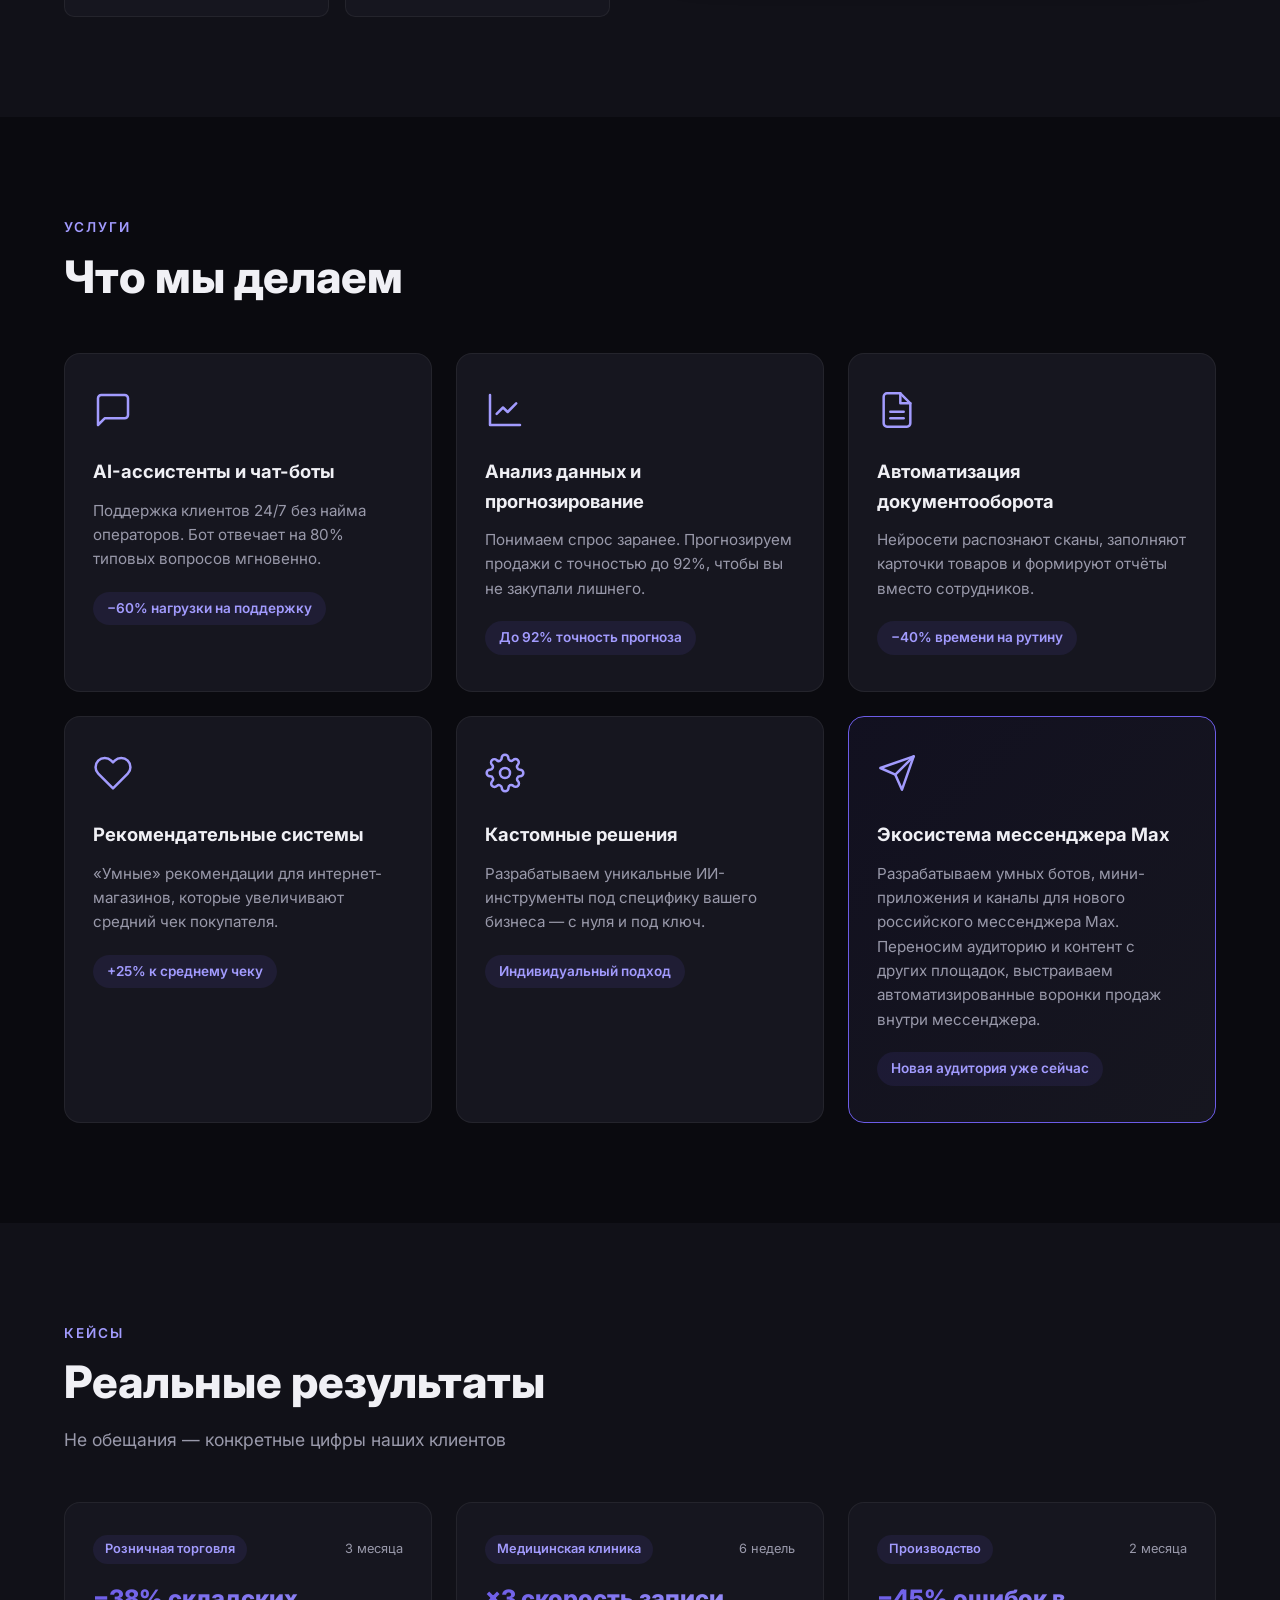
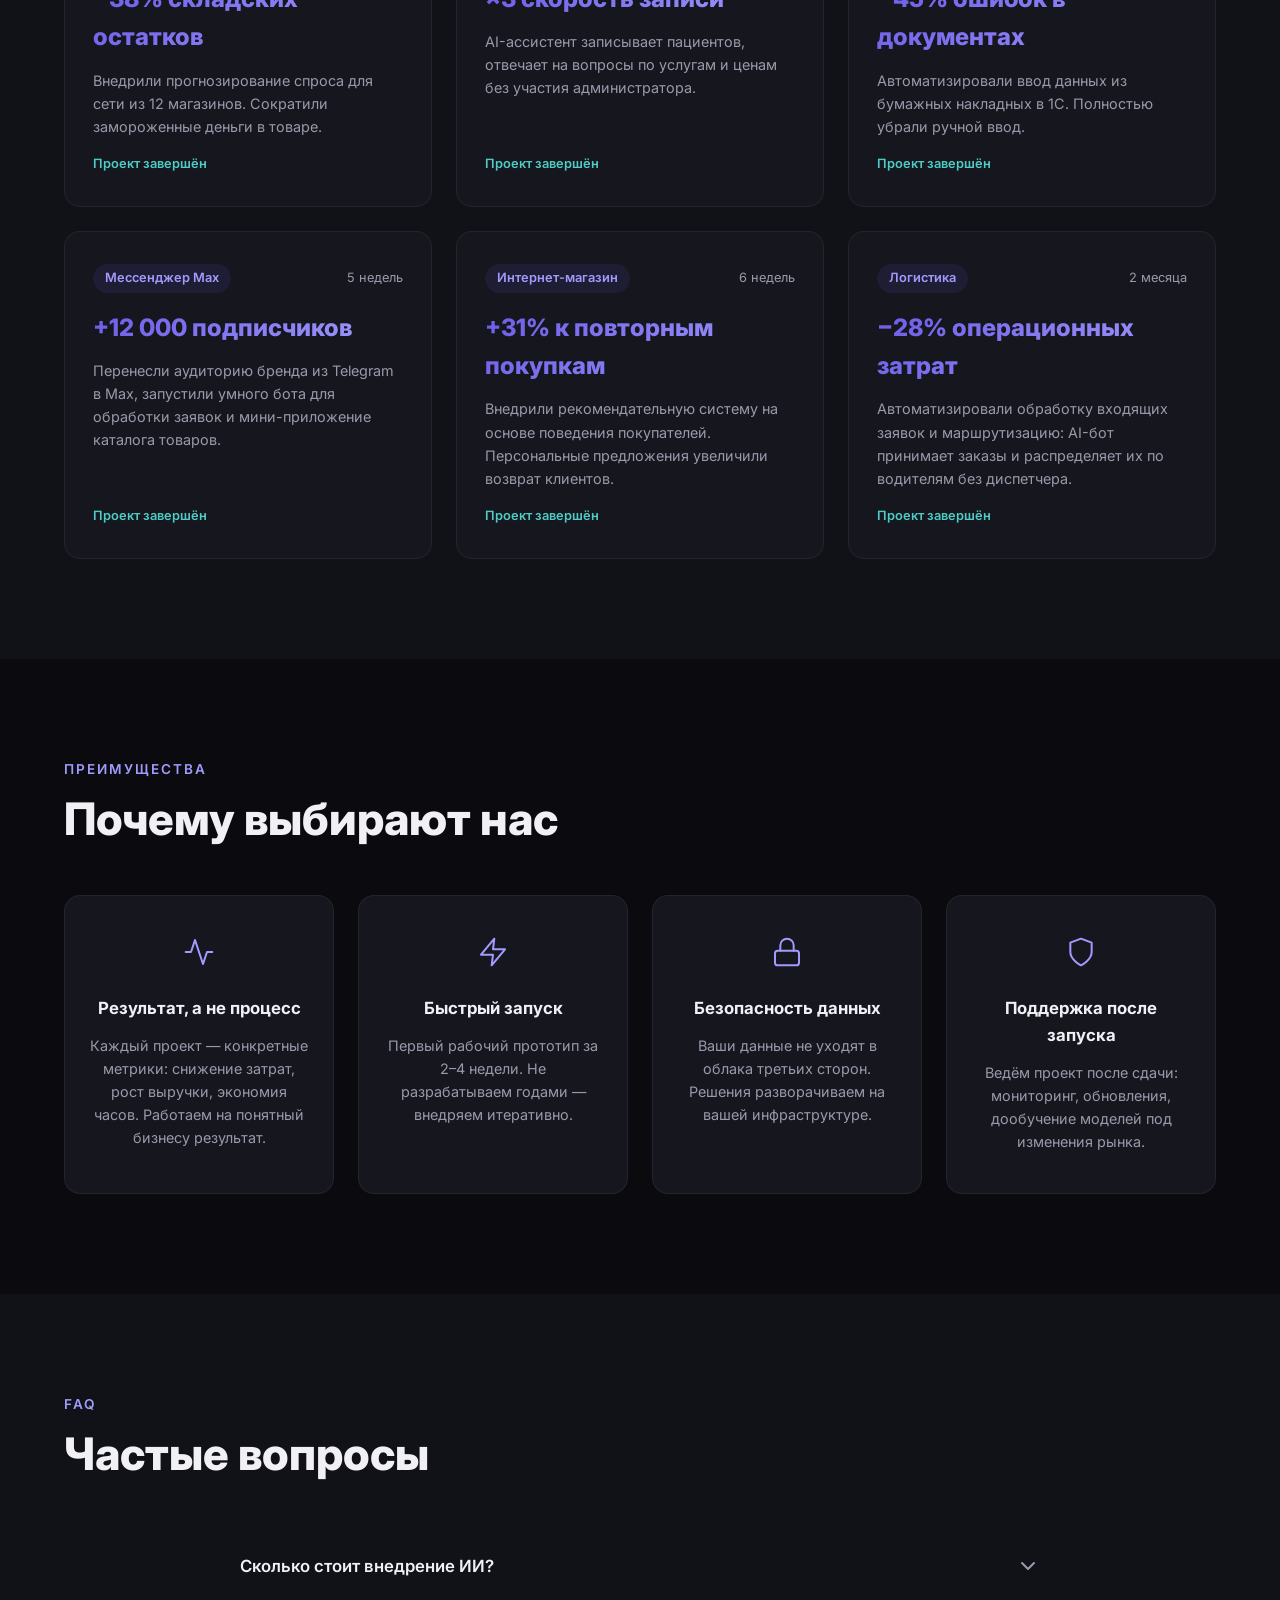
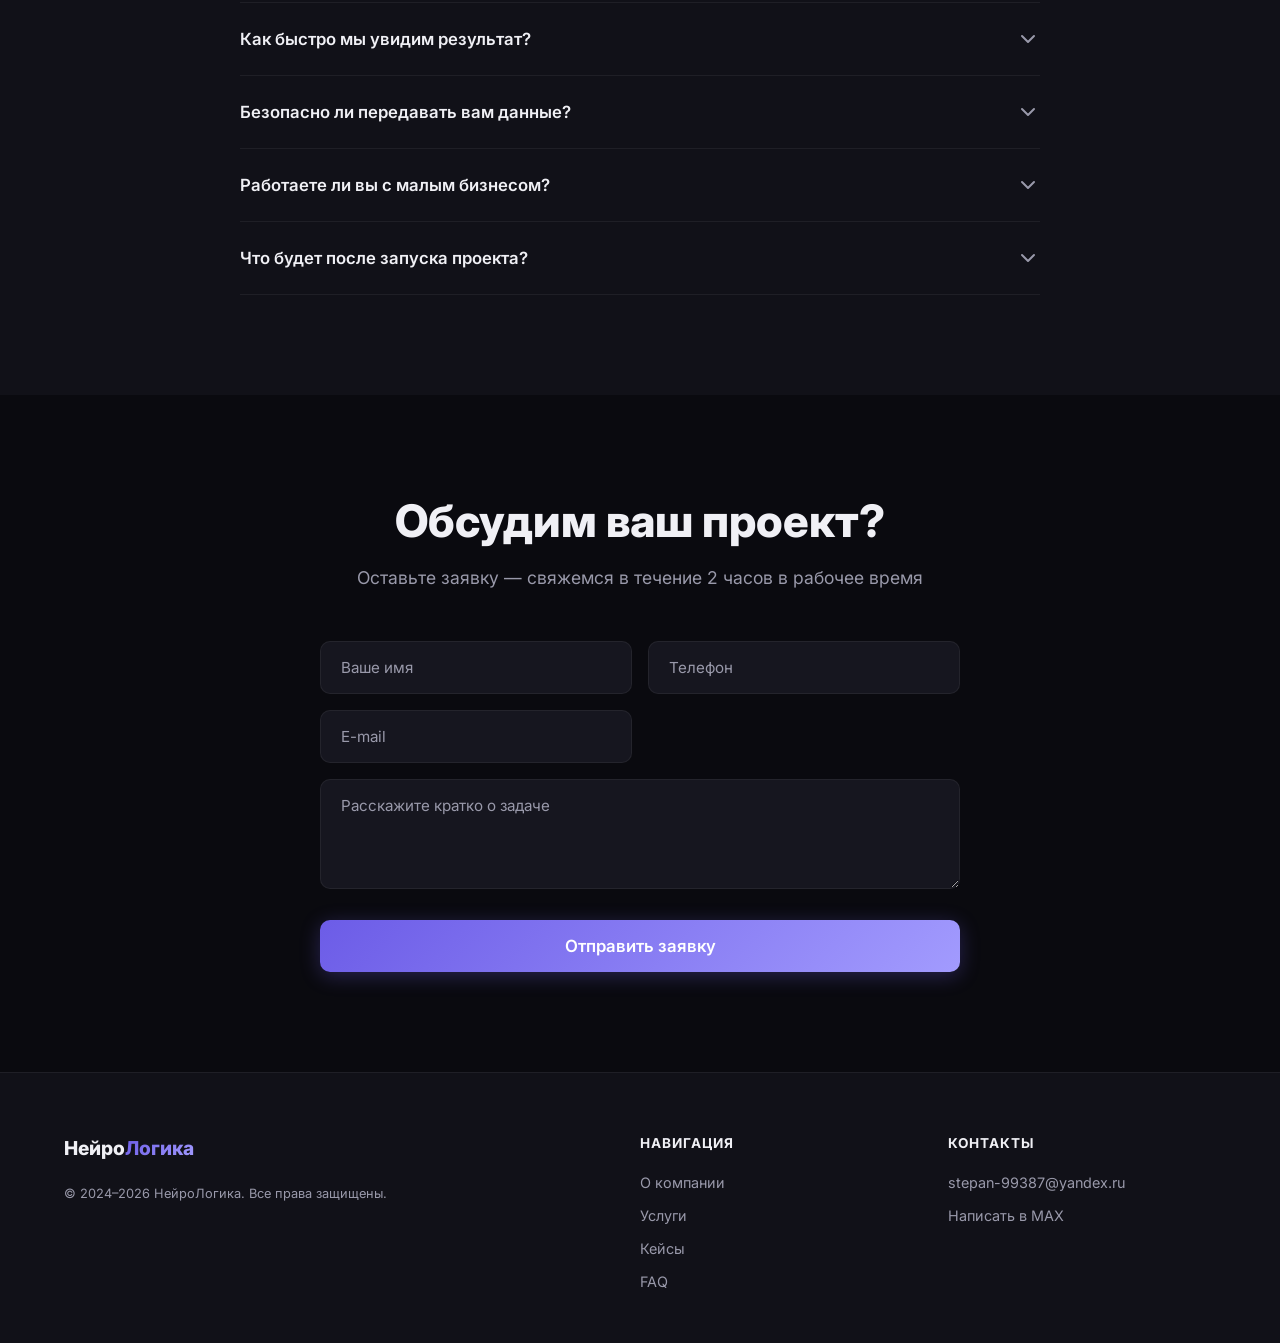
==== commit 70969f54: "Update index.html" ====
--- a/index.html
+++ b/index.html
@@ -385,8 +385,8 @@
       </div>
       <div class="footer__col">
         <h4 class="footer__heading">Контакты</h4>
-        <a href="mailto:info@nl-ai.ru" class="footer__link">info@nl-ai.ru</a>
-        <a href="tel:+7XXXXXXXXXX" class="footer__link">+7 (XXX) XXX-XX-XX</a>
+        <a href="mailto:stepan-99387@yandex.ru" class="footer__link">stepan-99387@yandex.ru</a>
+        <a href="https://max.ru/u/f9LHodD0cOJSXVgpVu8OHCX6GiQ8-kWRJVCd9bFhXw6azgdIxO8wCgnx1sc" class="footer__link">Написать в MAX</a>
       </div>
     </div>
   </footer>
--- a/css/style.css
+++ b/css/style.css
@@ -113,6 +113,13 @@
   font-size: 1.05rem;
 }
 
+.btn--hero {
+  margin-top: 36px;
+  padding: 16px 40px;
+  font-size: 1.1rem;
+  letter-spacing: 0.5px;
+}
+
 /* ===========================
    HEADER
    =========================== */
@@ -250,7 +257,7 @@
 }
 
 .hero__title {
-  font-size: clamp(1rem, 5vw, 2.2rem);
+  font-size: clamp(2rem, 5vw, 3.2rem);
   font-weight: 800;
   line-height: 1.15;
   margin-bottom: 24px;
